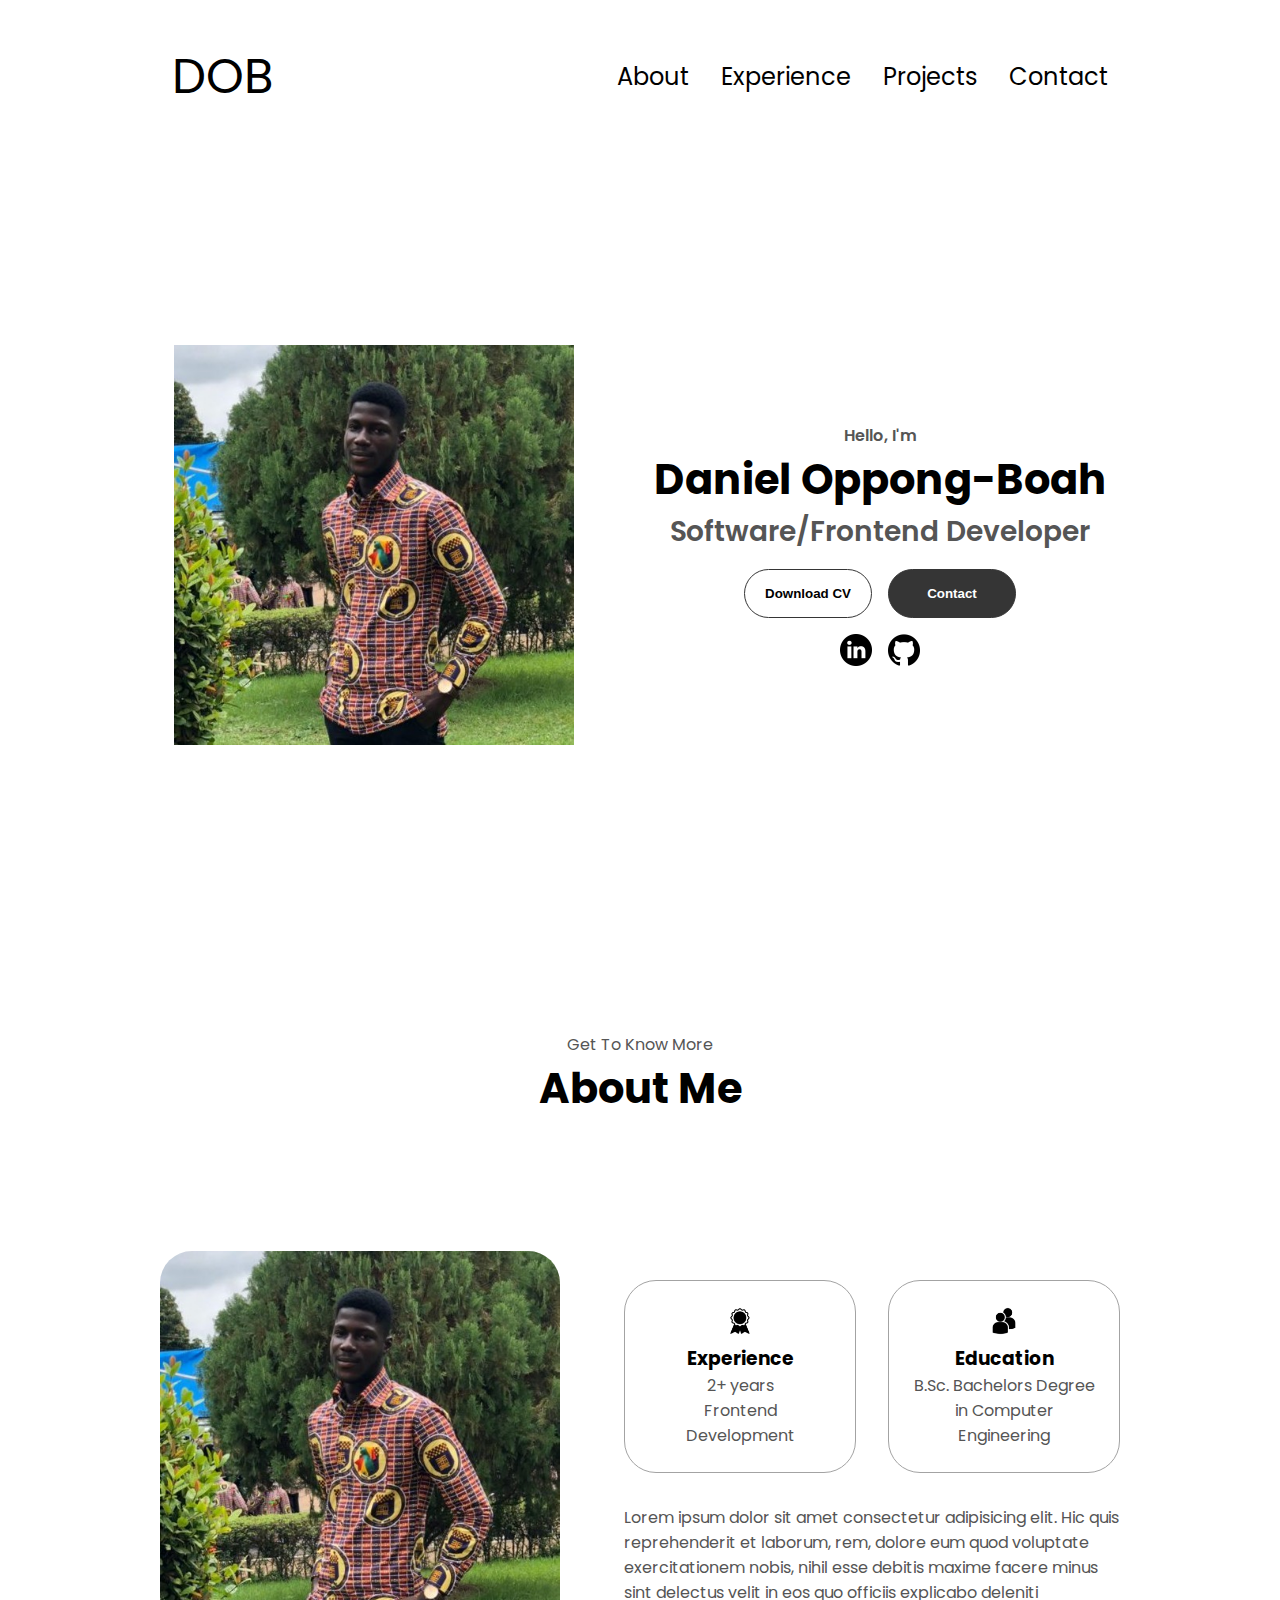
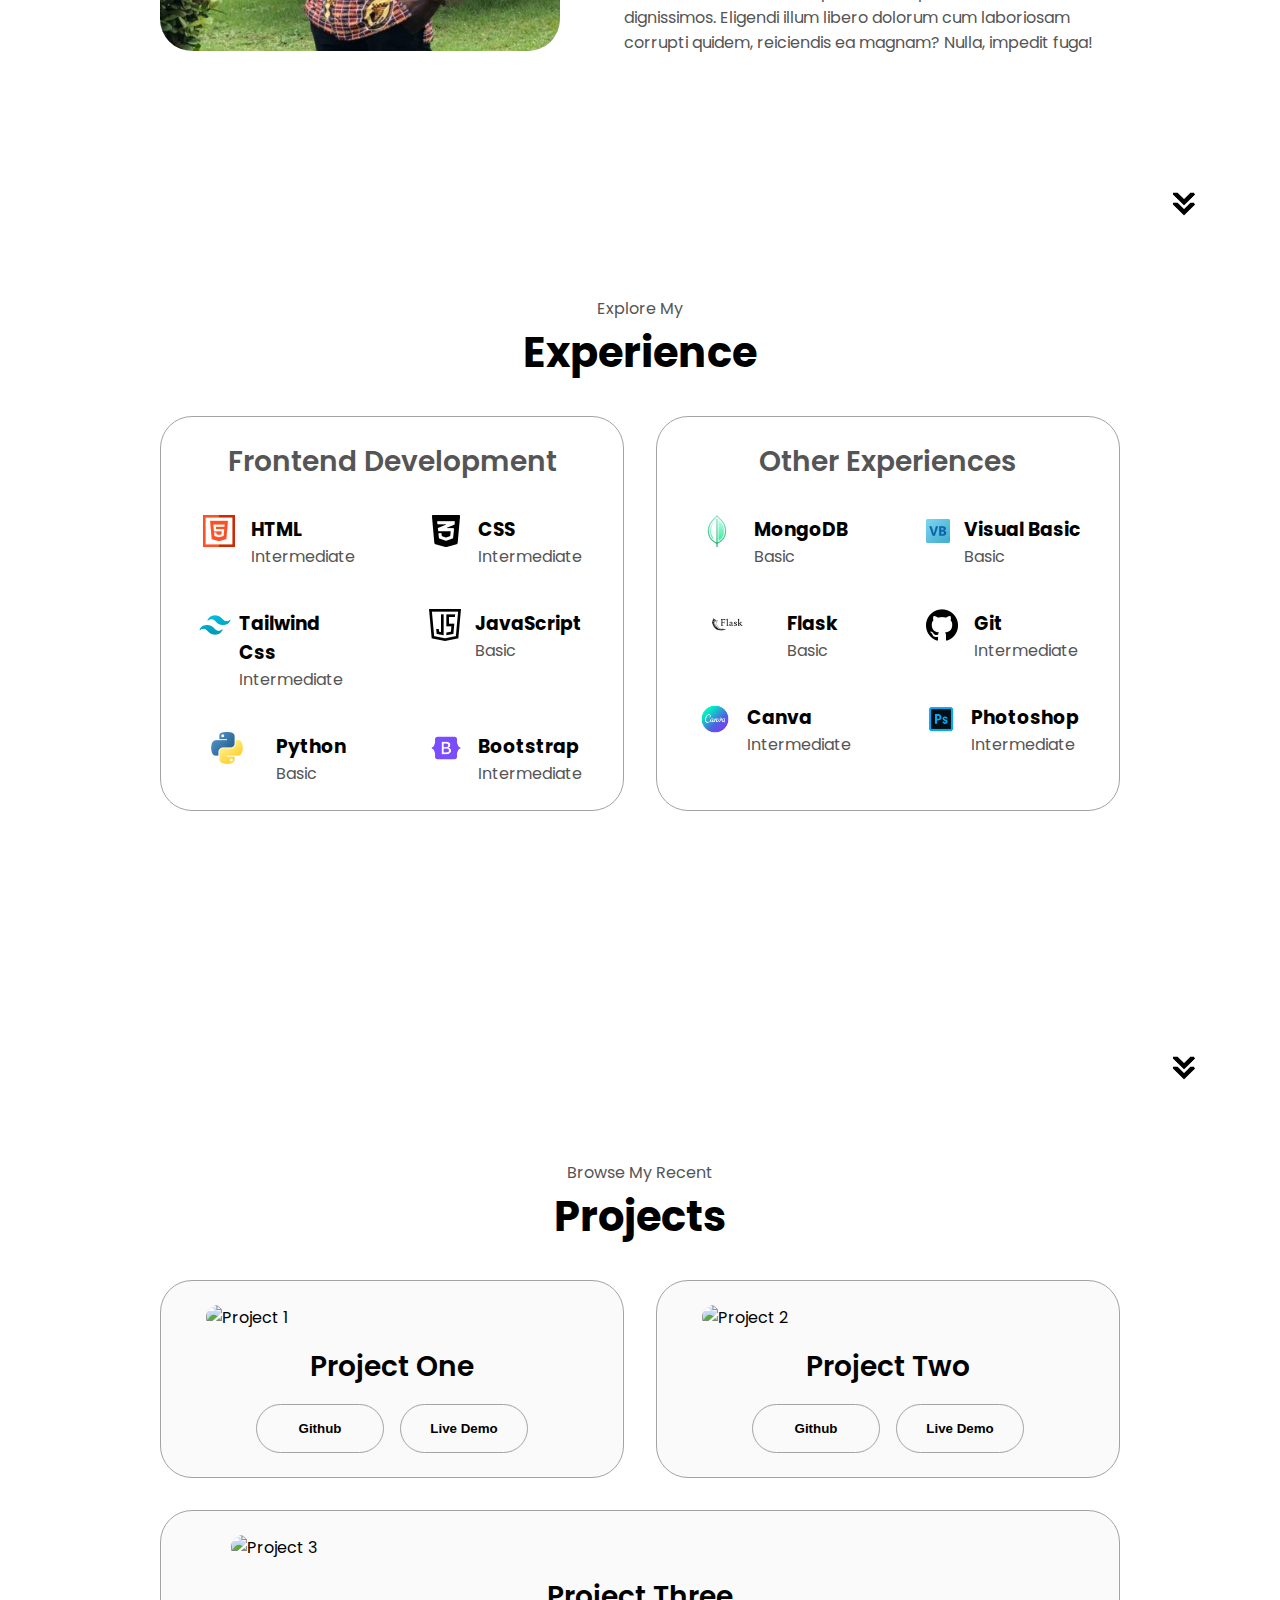
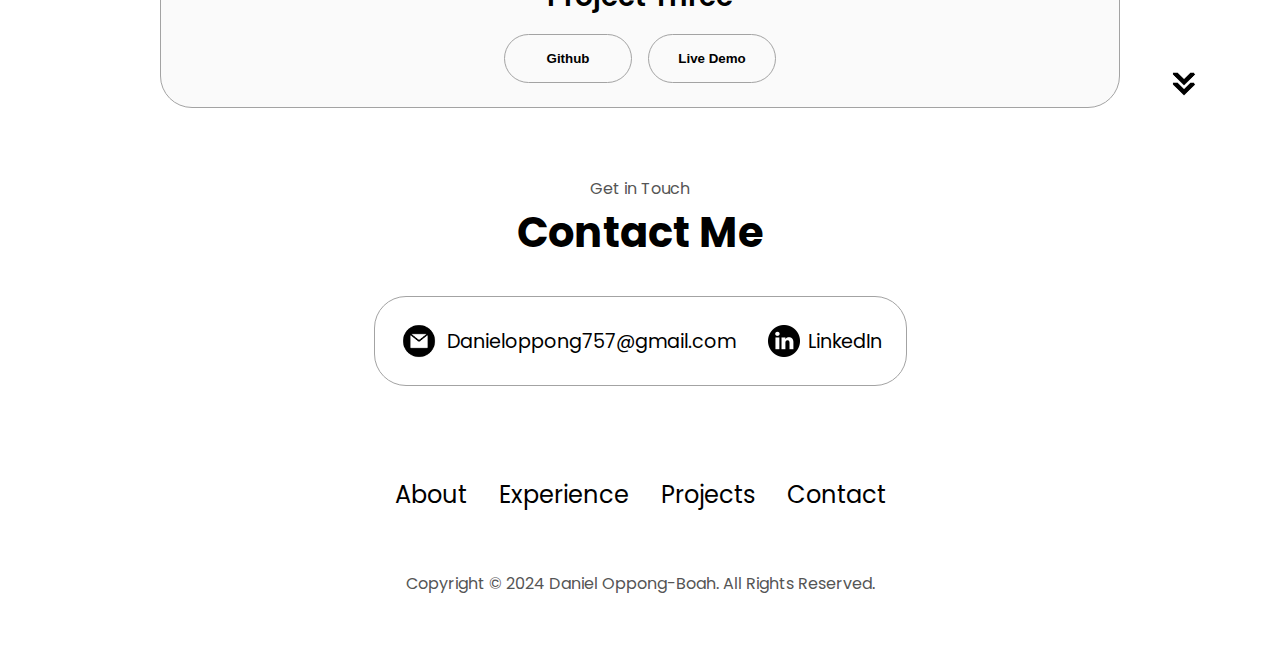
==== index.html @ 838932ed "Main" ====
<!DOCTYPE html>
<html lang="en">
  <head>
    <meta charset="UTF-8" />
    <meta http-equiv="X-UA-Compatible" content="IE=edge" />
    <meta name="viewport" content="width=device-width, initial-scale=1.0" />
    <title>My Portfolio Site</title>
    <link rel="stylesheet" href="styles.css" />
    <link rel="stylesheet" href="mediaqueries.css" />
  </head>
  <body>
    <nav id="desktop-nav">
      <div class="logo">DOB</div>
      <div>
        <ul class="nav-links">
          <li><a href="#about">About</a></li>
          <li><a href="#experience">Experience</a></li>
          <li><a href="#projects">Projects</a></li>
          <li><a href="#contact">Contact</a></li>
        </ul>
      </div>
    </nav>
    <nav id="hamburger-nav">
      <div class="logo">DOB</div>
      <div class="hamburger-menu">
        <div class="hamburger-icon" onclick="toggleMenu()">
          <span></span>
          <span></span>
          <span></span>
        </div>
        <div class="menu-links">
          <li><a href="#about" onclick="toggleMenu()">About</a></li>
          <li><a href="#experience" onclick="toggleMenu()">Experience</a></li>
          <li><a href="#projects" onclick="toggleMenu()">Projects</a></li>
          <li><a href="#contact" onclick="toggleMenu()">Contact</a></li>
        </div>
      </div>
    </nav>
    <section id="profile">
      <div class="section__pic-container">
        <img src="./Asserts/my image.png" alt="Daniel's Profile Picture"/>
      </div>
      <div class="section__text">
        <p class="section__text__p1">Hello, I'm</p>
        <h1 class="title">Daniel Oppong-Boah</h1>
        <p class="section__text__p2">Software/Frontend Developer</p>
        <div class="btn-container">
          <button
            class="btn btn-color-2"
            onclick="window.open('./Asserts/Updated CV - Daniel Oppong (1).pdf')">
            Download CV
          </button>
          <button class="btn btn-color-1" onclick="window.location.href = '#contact'">
            Contact
          </button>   
        </div>
        <div id="socials-container">
          <img
            src="./Asserts/linkedin.png"
            alt="My LinkedIn profile"
            class="icon"
            onclick="location.href='https://linkedin.com/'"
          />
          <img
            src="./Asserts/github.png"
            alt="My Github profile"
            class="icon"
            onclick="location.href='https://github.com/'"
          />
        </div>
      </div>
    </section>
    <section id="about">
      <p class="section__text__p1">Get To Know More</p>
      <h1 class="title">About Me</h1>
      <div class="section-container">
        <div class="section__pic-container">
          <img
            src="./Asserts/my image.png"
            alt="Profile picture"
            class="about-pic"
          />
        </div>
        <div class="about-details-container">
          <div class="about-containers">
            <div class="details-container">
              <img
                src="./Asserts/experience.png"
                alt="Experience icon"
                class="icon"
              />
              <h3>Experience</h3>
              <p>2+ years <br />Frontend Development</p>
            </div>
            <div class="details-container">
              <img
                src="./Asserts/education.png"
                alt="Education icon"
                class="icon"
              />
              <h3>Education</h3>
              <p>B.Sc. Bachelors Degree in Computer Engineering</p>
            </div>
          </div>
          <div class="text-container">
            <p>
              Lorem ipsum dolor sit amet consectetur adipisicing elit. Hic quis
              reprehenderit et laborum, rem, dolore eum quod voluptate
              exercitationem nobis, nihil esse debitis maxime facere minus sint
              delectus velit in eos quo officiis explicabo deleniti dignissimos.
              Eligendi illum libero dolorum cum laboriosam corrupti quidem,
              reiciendis ea magnam? Nulla, impedit fuga!
            </p>
          </div>
        </div>
      </div>
      <img
        src="./Asserts/arrow.png"
        alt="Arrow icon"
        class="icon arrow"
        onclick="window.location.href = '#experience'">
      
        
    </section>
    <section id="experience">
      <p class="section__text__p1">Explore My</p>
      <h1 class="title">Experience</h1>
      <div class="experience-details-container">
        <div class="about-containers">
          <div class="details-container">
            <h2 class="experience-sub-title">Frontend Development</h2>
            <div class="article-container">
              <article>
                <img
                  src="./Asserts/html.png"
                  alt="Experience icon"
                  class="icon"
                />
                <div>
                  <h3>HTML</h3>
                  <p>Intermediate</p>
                </div>
              </article>
              <article>
                <img
                  src="./Asserts/css-3.png"
                  alt="Experience icon"
                  class="icon"
                />
                <div>
                  <h3>CSS</h3>
                  <p>Intermediate</p>
                </div>
              </article>
              <article>
                <img
                  src="./Asserts/icons8-tailwind-css-240.png"
                  alt="Experience icon"
                  class="icon"
                />
                <div>
                  <h3>Tailwind Css</h3>
                  <p>Intermediate</p>
                </div>
              </article>
              <article>
                <img
                  src="./Asserts/java-script.png"
                  alt="Experience icon"
                  class="icon"
                />
                <div>
                  <h3>JavaScript</h3>
                  <p>Basic</p>
                </div>
              </article>
              <article>
                <img
                  src="./Asserts/python.png"
                  alt="Experience icon"
                  class="icon"
                />
                <div>
                  <h3>Python</h3>
                  <p>Basic</p>
                </div>
              </article>
              <article>
                <img
                  src="./Asserts/icons8-bootstrap-480.png"
                  alt="Experience icon"
                  class="icon"
                />
                <div>
                  <h3>Bootstrap</h3>
                  <p>Intermediate</p>
                </div>
              </article>
            </div>
          </div>
          <div class="details-container">
            <h2 class="experience-sub-title">Other Experiences </h2>
            <div class="article-container">
              <article>
                <img
                  src="./Asserts/icons8-mongo-db-96.png"
                  alt="Experience icon"
                  class="icon"
                />
                <div>
                  <h3>MongoDB</h3>
                  <p>Basic</p>
                </div>
              </article>
              <article>
                <img
                  src="./Asserts/icons8-visual-basic-96.png"
                  alt="Experience icon"
                  class="icon"
                />
                <div>
                  <h3>Visual Basic</h3>
                  <p>Basic</p> 
                </div>
              </article>
              <article>
                <img
                  src="./Asserts/icons8-flask-500.png"
                  alt="Experience icon"
                  class="icon"
                />
                <div>
                  <h3>Flask</h3>
                  <p>Basic</p>
                </div>
              </article>
              <article>
                <img
                  src="./Asserts/github.png"
                  alt="Experience icon"
                  class="icon"
                />
                <div>
                  <h3>Git</h3>
                  <p>Intermediate</p>
                </div>
              </article>
              <article>
                <img
                  src="./Asserts/icons8-canva-240.png"
                  alt="Experience icon"
                  class="icon"
                />
                <div>
                  <h3>Canva</h3>
                  <p>Intermediate</p>
                </div>
              </article>
              <article>
                <img
                  src="./Asserts/icons8-photoshop-480.png"
                  alt="Experience icon"
                  class="icon"
                />
                <div>
                  <h3>Photoshop</h3>
                  <p>Intermediate</p>
                </div>
              </article>
            </div>
          </div>
        </div>
      </div>
      <img
        src="./Asserts/arrow.png"
        alt="Arrow icon"
        class="icon arrow"
        onclick="window.location.href = '#projects'">
          
      
    </section>
    <section id="projects">
      <p class="section__text__p1">Browse My Recent</p>
      <h1 class="title">Projects</h1>
      <div class="experience-details-container">
        <div class="about-containers">
          <div class="details-container color-container">
            <div class="article-container">
              <img
                src="./assets/project-1.png"
                alt="Project 1"
                class="project-img"
              />
            </div>
            <h2 class="experience-sub-title project-title">Project One</h2>
            <div class="btn-container">
              <button
                class="btn btn-color-2 project-btn"
                onclick="location.href='https://github.com/'"
              >
                Github
              </button>
              <button
                class="btn btn-color-2 project-btn"
                onclick="location.href='https://github.com/'"
              >
                Live Demo
              </button>
            </div>
          </div>
          <div class="details-container color-container">
            <div class="article-container">
              <img
                src="./assets/project-2.png"
                alt="Project 2"
                class="project-img"
              />
            </div>
            <h2 class="experience-sub-title project-title">Project Two</h2>
            <div class="btn-container">
              <button
                class="btn btn-color-2 project-btn"
                onclick="location.href='https://github.com/'"
              >
                Github
              </button>
              <button
                class="btn btn-color-2 project-btn"
                onclick="location.href='https://github.com/'"
              >
                Live Demo
              </button>
            </div>
          </div>
          <div class="details-container color-container">
            <div class="article-container">
              <img
                src="./assets/project-3.png"
                alt="Project 3"
                class="project-img"
              />
            </div>
            <h2 class="experience-sub-title project-title">Project Three</h2>
            <div class="btn-container">
              <button
                class="btn btn-color-2 project-btn"
                onclick="location.href='https://github.com/'"
              >
                Github
              </button>
              <button
                class="btn btn-color-2 project-btn"
                onclick="location.href='https://github.com/'"
              >
                Live Demo
              </button>
            </div>
          </div>
        </div>
      </div>
      <img
        src="./Asserts/arrow.png"
        alt="Arrow icon"
        class="icon arrow"
        onclick="window.location.href = '#contact'"/>
        
    </section>
    <section id="contact">
      <p class="section__text__p1">Get in Touch</p>
      <h1 class="title">Contact Me</h1>
      <div class="contact-info-upper-container">
        <div class="contact-info-container">
          <img
            src="./Asserts/email.png"
            alt="Email icon"
            class="icon contact-icon email-icon"
          />
          <p><a href="mailto:examplemail@gmail.com">Danieloppong757@gmail.com</a></p>
        </div>
        <div class="contact-info-container">
          <img
            src="./Asserts/linkedin.png"
            alt="LinkedIn icon"
            class="icon contact-icon"
          />
          <p><a href="https://www.linkedin.com">LinkedIn</a></p>
        </div>
      </div>
    </section>
    <footer>
      <nav>
        <div class="nav-links-container">
          <ul class="nav-links">
            <li><a href="#about">About</a></li>
            <li><a href="#experience">Experience</a></li>
            <li><a href="#projects">Projects</a></li>
            <li><a href="#contact">Contact</a></li>
          </ul>
        </div>
      </nav>
      <p>Copyright &#169; 2024 Daniel Oppong-Boah. All Rights Reserved.</p>
    </footer>


    <script
        type="module"
        src="https://cdn.jsdelivr.net/npm/@bufferhead/nightowl@0.0.14/dist/nightowl.js">
    </script>

    <script src="script.js"></script>
  </body>
</html>
---- styles.css ----
/* GENERAL */

@import url("https://fonts.googleapis.com/css2?family=Poppins:wght@300;400;500;600&display=swap");

* {
  margin: 0;
  padding: 0;
}


body {
  font-family: "Poppins", sans-serif;
}

html {
  scroll-behavior: smooth;
}

p {
  color: rgb(85, 85, 85);
}

/* TRANSITION */

a,
.btn {
  transition: all 300ms ease;
}

/* DESKTOP NAV */

nav,
.nav-links {
  display: flex;
}

nav {
  justify-content: space-around;
  align-items: center;
  height: 17vh;
}

.nav-links {
  gap: 2rem;
  list-style: none;
  font-size: 1.5rem;
}

a {
  color: black;
  text-decoration: none;
  text-decoration-color: white;
}

a:hover {
  color: grey;
  text-decoration: underline;
  text-underline-offset: 1rem;
  text-decoration-color: rgb(181, 181, 181);
}

.logo {
  font-size: 3rem;
}

.logo:hover {
  cursor: default;
}

/* HAMBURGER MENU */

#hamburger-nav {
  display: none;
}

.hamburger-menu {
  position: relative;
  display: inline-block;
}

.hamburger-icon {
  display: flex;
  flex-direction: column;
  justify-content: space-between;
  height: 24px;
  width: 30px;
  cursor: pointer;
}

.hamburger-icon span {
  width: 100%;
  height: 2px;
  background-color: black;
  transition: all 0.3 ease-in-out;
}

.menu-links {
  position: absolute;
  top: 100%;
  right: 0;
  background-color: white;
  width: fit-content;
  max-height: 0;
  overflow: hidden;
  transition: all 0.3 ease-in-out;
}

.menu-links a {
  display: block;
  padding: 10px;
  text-align: center;
  font-size: 1.5rem;
  color: black;
  text-decoration: none;
  transition: all 0.3 ease-in-out;
}

.menu-links li {
  list-style: none;
}

.menu-links.open {
  max-height: 300px;
}

.hamburger-icon.open span:first-child {
  transform: rotate(45deg) translate(10px, 5px);
}

.hamburger-icon.open span:nth-child(2) {
  opacity: 0;
}

.hamburger-icon.open span:last-child {
  transform: rotate(-45deg) translate(10px, -5px);
}

.hamburger-icon span:first-child {
  transform: none;
}

.hamburger-icon span:first-child {
  opacity: 1;
}

.hamburger-icon span:first-child {
  transform: none;
}

/* SECTIONS */

section {
  padding-top: 4vh;
  height: 96vh;
  margin: 0 10rem;
  box-sizing: border-box;
  min-height: fit-content;
}

.section-container {
  display: flex;
}

/* PROFILE SECTION */

#profile {
  display: flex;
  justify-content: center;
  gap: 5rem;
  height: 80vh;
}

.section__pic-container {
  display: flex;
  height: 400px;
  width: 400px;
  margin: auto 0;
}

.section__text {
  align-self: center;
  text-align: center;
}

.section__text p {
  font-weight: 600;
}

.section__text__p1 {
  text-align: center;
}

.section__text__p2 {
  font-size: 1.75rem;
  margin-bottom: 1rem;
}

.title {
  font-size: 2.6rem;
  text-align: center;
}

#socials-container {
  display: flex;
  justify-content: center;
  margin-top: 1rem;
  gap: 1rem;
}

/* ICONS */

.icon {
  cursor: pointer;
  height: 2rem;
}

/* BUTTONS */

.btn-container {
  display: flex;
  justify-content: center;
  gap: 1rem;
}

.btn {
  font-weight: 600;
  transition: all 300ms ease;
  padding: 1rem;
  width: 8rem;
  border-radius: 2rem;
}

.btn-color-1,
.btn-color-2 {
  border: rgb(53, 53, 53) 0.1rem solid;
}

.btn-color-1:hover,
.btn-color-2:hover {
  cursor: pointer;
}

.btn-color-1,
.btn-color-2:hover {
  background: rgb(53, 53, 53);
  color: white;
}

.btn-color-1:hover {
  background: rgb(0, 0, 0);
}

.btn-color-2 {
  background: none;
}

.btn-color-2:hover {
  border: rgb(255, 255, 255) 0.1rem solid;
}

.btn-container {
  gap: 1rem;
}

/* ABOUT SECTION */

#about {
  position: relative;
}

.about-containers {
  gap: 2rem;
  margin-bottom: 2rem;
  margin-top: 2rem;
}

.about-details-container {
  justify-content: center;
  flex-direction: column;
}

.about-containers,
.about-details-container {
  display: flex;
}

.about-pic {
  border-radius: 2rem;
}

.arrow {
  position: absolute;
  right: -5rem;
  bottom: 2.5rem;
}

.details-container {
  padding: 1.5rem;
  flex: 1;
  background: white;
  border-radius: 2rem;
  border: rgb(53, 53, 53) 0.1rem solid;
  border-color: rgb(163, 163, 163);
  text-align: center;
}

.section-container {
  gap: 4rem;
  height: 80%;
}

.section__pic-container {
  height: 400px;
  width: 400px;
  margin: auto 0;
}

/* EXPERIENCE SECTION */

#experience {
  position: relative;
}

.experience-sub-title {
  color: rgb(85, 85, 85);
  font-weight: 600;
  font-size: 1.75rem;
  margin-bottom: 2rem;
}

.experience-details-container {
  display: flex;
  justify-content: center;
  flex-direction: column;
}

.article-container {
  display: flex;
  text-align: initial;
  flex-wrap: wrap;
  flex-direction: row;
  gap: 2.5rem;
  justify-content: space-around;
}

article {
  display: flex;
  width: 10rem;
  justify-content: space-around;
  gap: 0.5rem;
}

article .icon {
  cursor: default;
}

/* PROJECTS SECTION */

#projects {
  position: relative;
}

.color-container {
  border-color: rgb(163, 163, 163);
  background: rgb(250, 250, 250);
}

.project-img {
  border-radius: 2rem;
  width: 90%;
  height: 90%;
}

.project-title {
  margin: 1rem;
  color: black;
}

.project-btn {
  color: black;
  border-color: rgb(163, 163, 163);
}

/* CONTACT */

#contact {
  display: flex;
  justify-content: center;
  flex-direction: column;
  height: 70vh;
}

.contact-info-upper-container {
  display: flex;
  justify-content: center;
  border-radius: 2rem;
  border: rgb(53, 53, 53) 0.1rem solid;
  border-color: rgb(163, 163, 163);
  background: (250, 250, 250);
  margin: 2rem auto;
  padding: 0.5rem;
}

.contact-info-container {
  display: flex;
  align-items: center;
  justify-content: center;
  gap: 0.5rem;
  margin: 1rem;
}

.contact-info-container p {
  font-size: larger;
}

.contact-icon {
  cursor: default;
}

.email-icon {
  height: 2.5rem;
}

/* FOOTER SECTION */

footer {
  height: 26vh;
  margin: 0 1rem;
}

footer p {
  text-align: center;
}
---- mediaqueries.css ----
@media screen and (max-width: 1400px) {
  #profile {
    height: 83vh;
    margin-bottom: 6rem;
  }
  .about-containers {
    flex-wrap: wrap;
  }
  #contact,
  #projects {
    height: fit-content;
  }
}

@media screen and (max-width: 1200px) {
  #desktop-nav {
    display: none;
  }
  #hamburger-nav {
    display: flex;
  }
  #experience,
  .experience-details-container {
    margin-top: 2rem;
  }
  #profile,
  .section-container {
    display: block;
  }
  .arrow {
    display: none;
  }
  section,
  .section-container {
    height: fit-content;
  }
  section {
    margin: 0 5%;
  }
  .section__pic-container {
    width: 275px;
    height: 275px;
    margin: 0 auto 2rem;
  }
  .about-containers {
    margin-top: 0;
  }
}

@media screen and (max-width: 600px) {
  #contact,
  footer {
    height: 40vh;
  }
  #profile {
    height: 83vh;
    margin-bottom: 0;
  }
  article {
    font-size: 1rem;
  }
  footer nav {
    height: fit-content;
    margin-bottom: 2rem;
  }
  .about-containers,
  .contact-info-upper-container,
  .btn-container {
    flex-wrap: wrap;
  }
  .contact-info-container {
    margin: 0;
  }
  .contact-info-container p,
  .nav-links li a {
    font-size: 1rem;
  }
  .experience-sub-title {
    font-size: 1.25rem;
  }
  .logo {
    font-size: 1.5rem;
  }
  .nav-links {
    flex-direction: column;
    gap: 0.5rem;
    text-align: center;
  }
  .section__pic-container {
    width: auto;
    height: 46vw;
    justify-content: center;
  }
  .section__text__p2 {
    font-size: 1.25rem;
  }
  .title {
    font-size: 2rem;
  }
  .text-container {
    text-align: justify;
  }
}
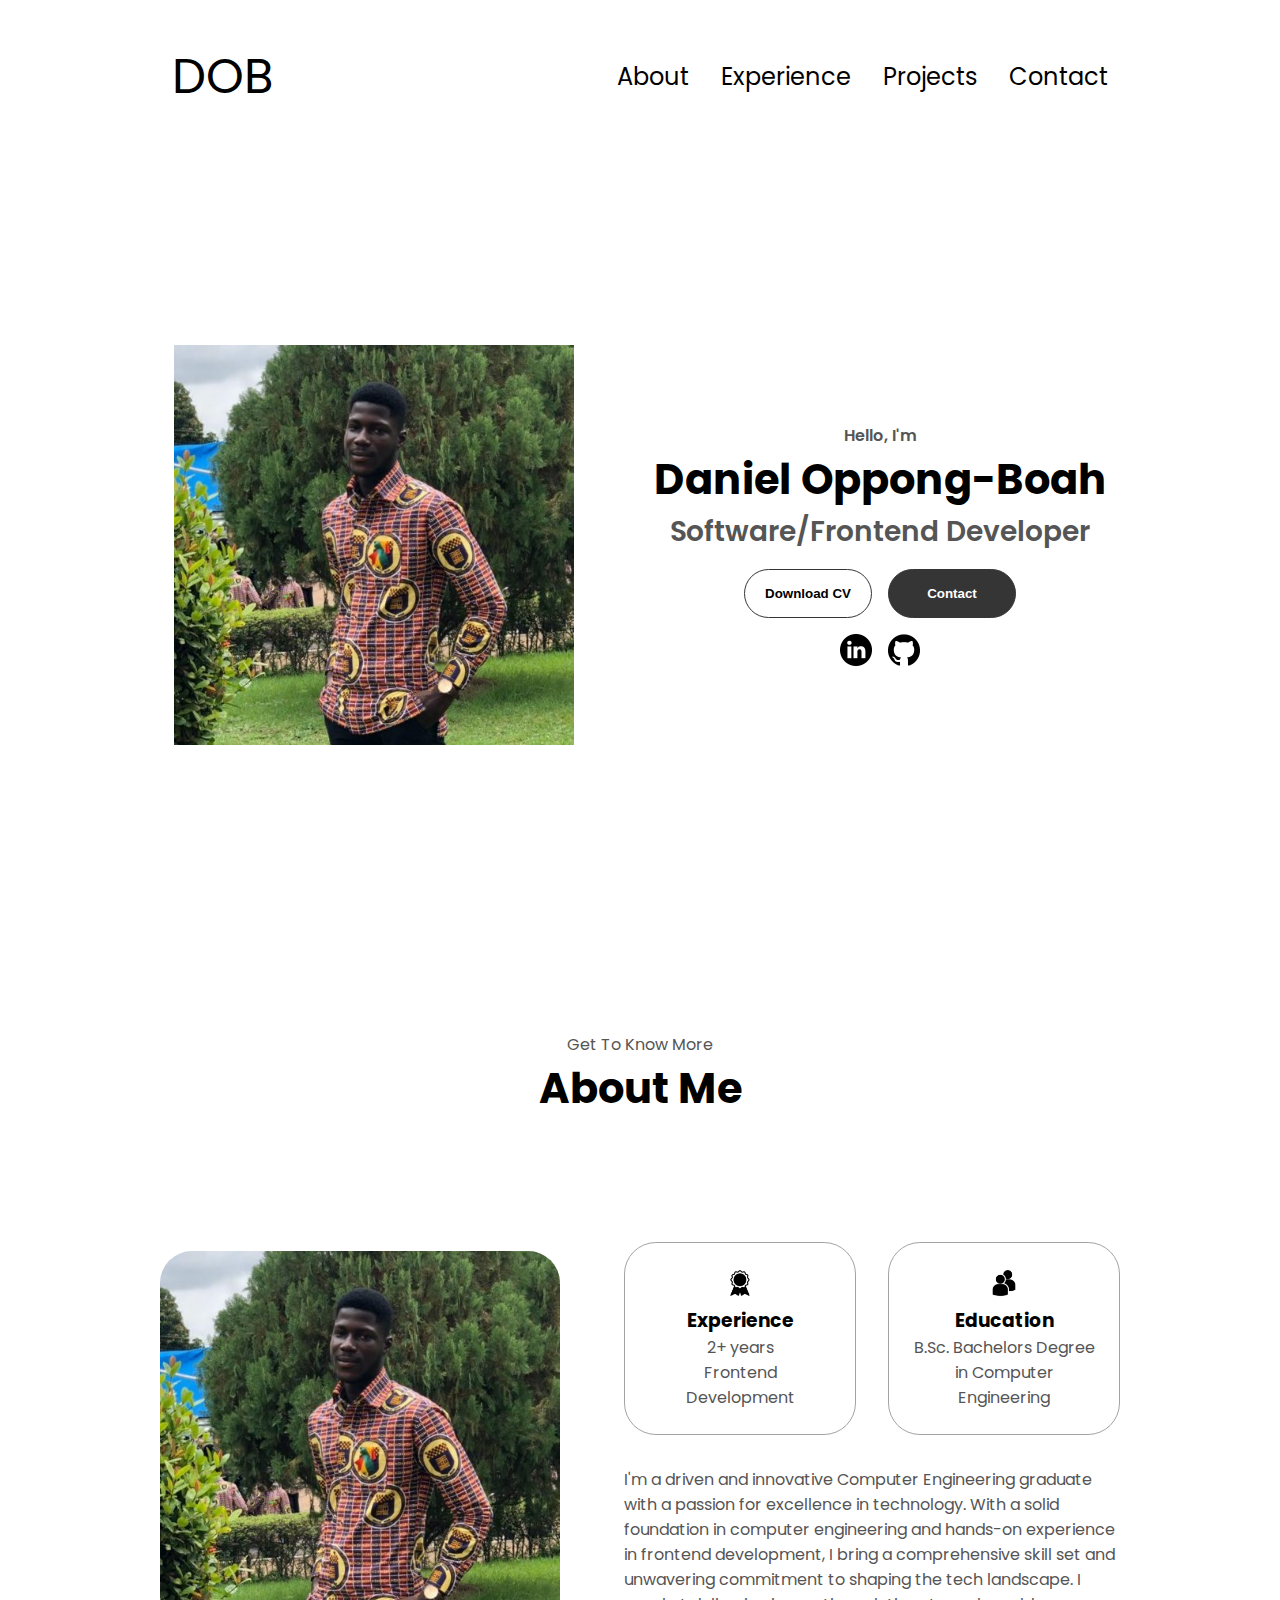
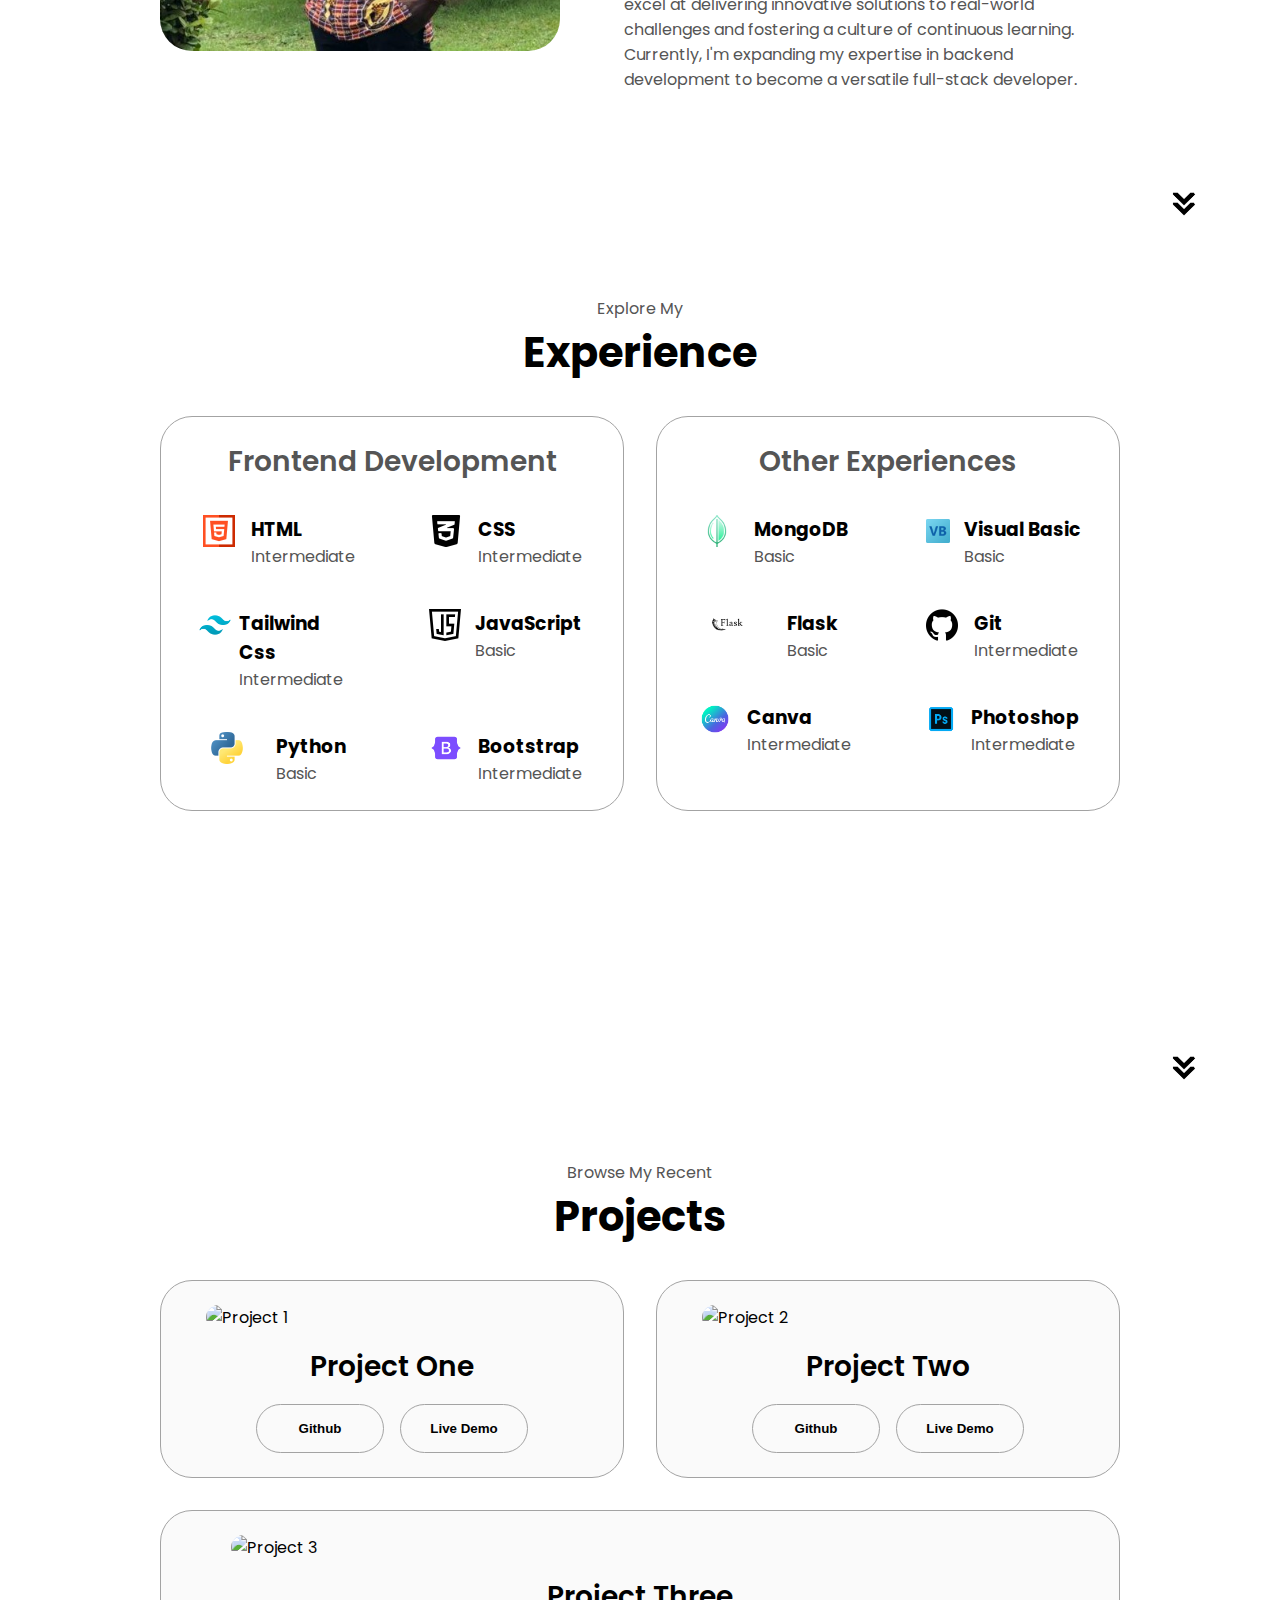
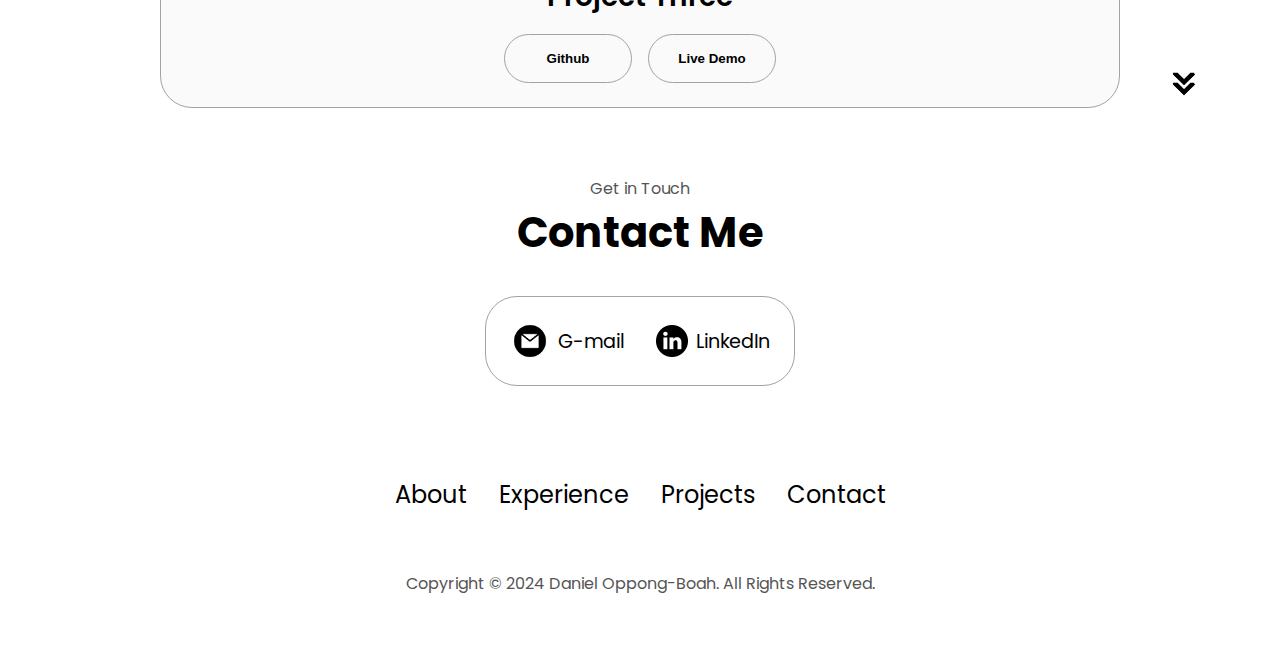
==== commit fb6bd30c: "Update 0.5" ====
--- a/index.html
+++ b/index.html
@@ -47,7 +47,7 @@
         <div class="btn-container">
           <button
             class="btn btn-color-2"
-            onclick="window.open('./Asserts/Updated CV - Daniel Oppong (1).pdf')">
+            onclick="window.open('./Asserts/CV_Daniel Oppong-Boah.docx')">
             Download CV
           </button>
           <button class="btn btn-color-1" onclick="window.location.href = '#contact'">
@@ -59,13 +59,13 @@
             src="./Asserts/linkedin.png"
             alt="My LinkedIn profile"
             class="icon"
-            onclick="location.href='https://linkedin.com/'"
+            onclick="location.href='https:www.linkedin.com/in/daniel-oppong-371b68202'"
           />
           <img
             src="./Asserts/github.png"
             alt="My Github profile"
             class="icon"
-            onclick="location.href='https://github.com/'"
+            onclick="location.href='https:www.github.com/Dannyrhay'"
           />
         </div>
       </div>
@@ -104,12 +104,7 @@
           </div>
           <div class="text-container">
             <p>
-              Lorem ipsum dolor sit amet consectetur adipisicing elit. Hic quis
-              reprehenderit et laborum, rem, dolore eum quod voluptate
-              exercitationem nobis, nihil esse debitis maxime facere minus sint
-              delectus velit in eos quo officiis explicabo deleniti dignissimos.
-              Eligendi illum libero dolorum cum laboriosam corrupti quidem,
-              reiciendis ea magnam? Nulla, impedit fuga!
+              I'm a driven and innovative Computer Engineering graduate with a passion for excellence in technology. With a solid foundation in computer engineering and hands-on experience in frontend development, I bring a comprehensive skill set and unwavering commitment to shaping the tech landscape. I excel at delivering innovative solutions to real-world challenges and fostering a culture of continuous learning. Currently, I'm expanding my expertise in backend development to become a versatile full-stack developer.
             </p>
           </div>
         </div>
@@ -375,7 +370,7 @@
             alt="Email icon"
             class="icon contact-icon email-icon"
           />
-          <p><a href="mailto:examplemail@gmail.com">Danieloppong757@gmail.com</a></p>
+          <p><a href="mailto:Danieloppong757@gmail.com">G-mail</a></p>
         </div>
         <div class="contact-info-container">
           <img
@@ -383,7 +378,7 @@
             alt="LinkedIn icon"
             class="icon contact-icon"
           />
-          <p><a href="https://www.linkedin.com">LinkedIn</a></p>
+          <p><a href="https://www.linkedin.com/in/daniel-oppong-371b68202">LinkedIn</a></p>
         </div>
       </div>
     </section>
@@ -401,12 +396,12 @@
       <p>Copyright &#169; 2024 Daniel Oppong-Boah. All Rights Reserved.</p>
     </footer>
 
+    <script src="script.js"></script>
 
+    
     <script
         type="module"
         src="https://cdn.jsdelivr.net/npm/@bufferhead/nightowl@0.0.14/dist/nightowl.js">
     </script>
-
-    <script src="script.js"></script>
   </body>
 </html>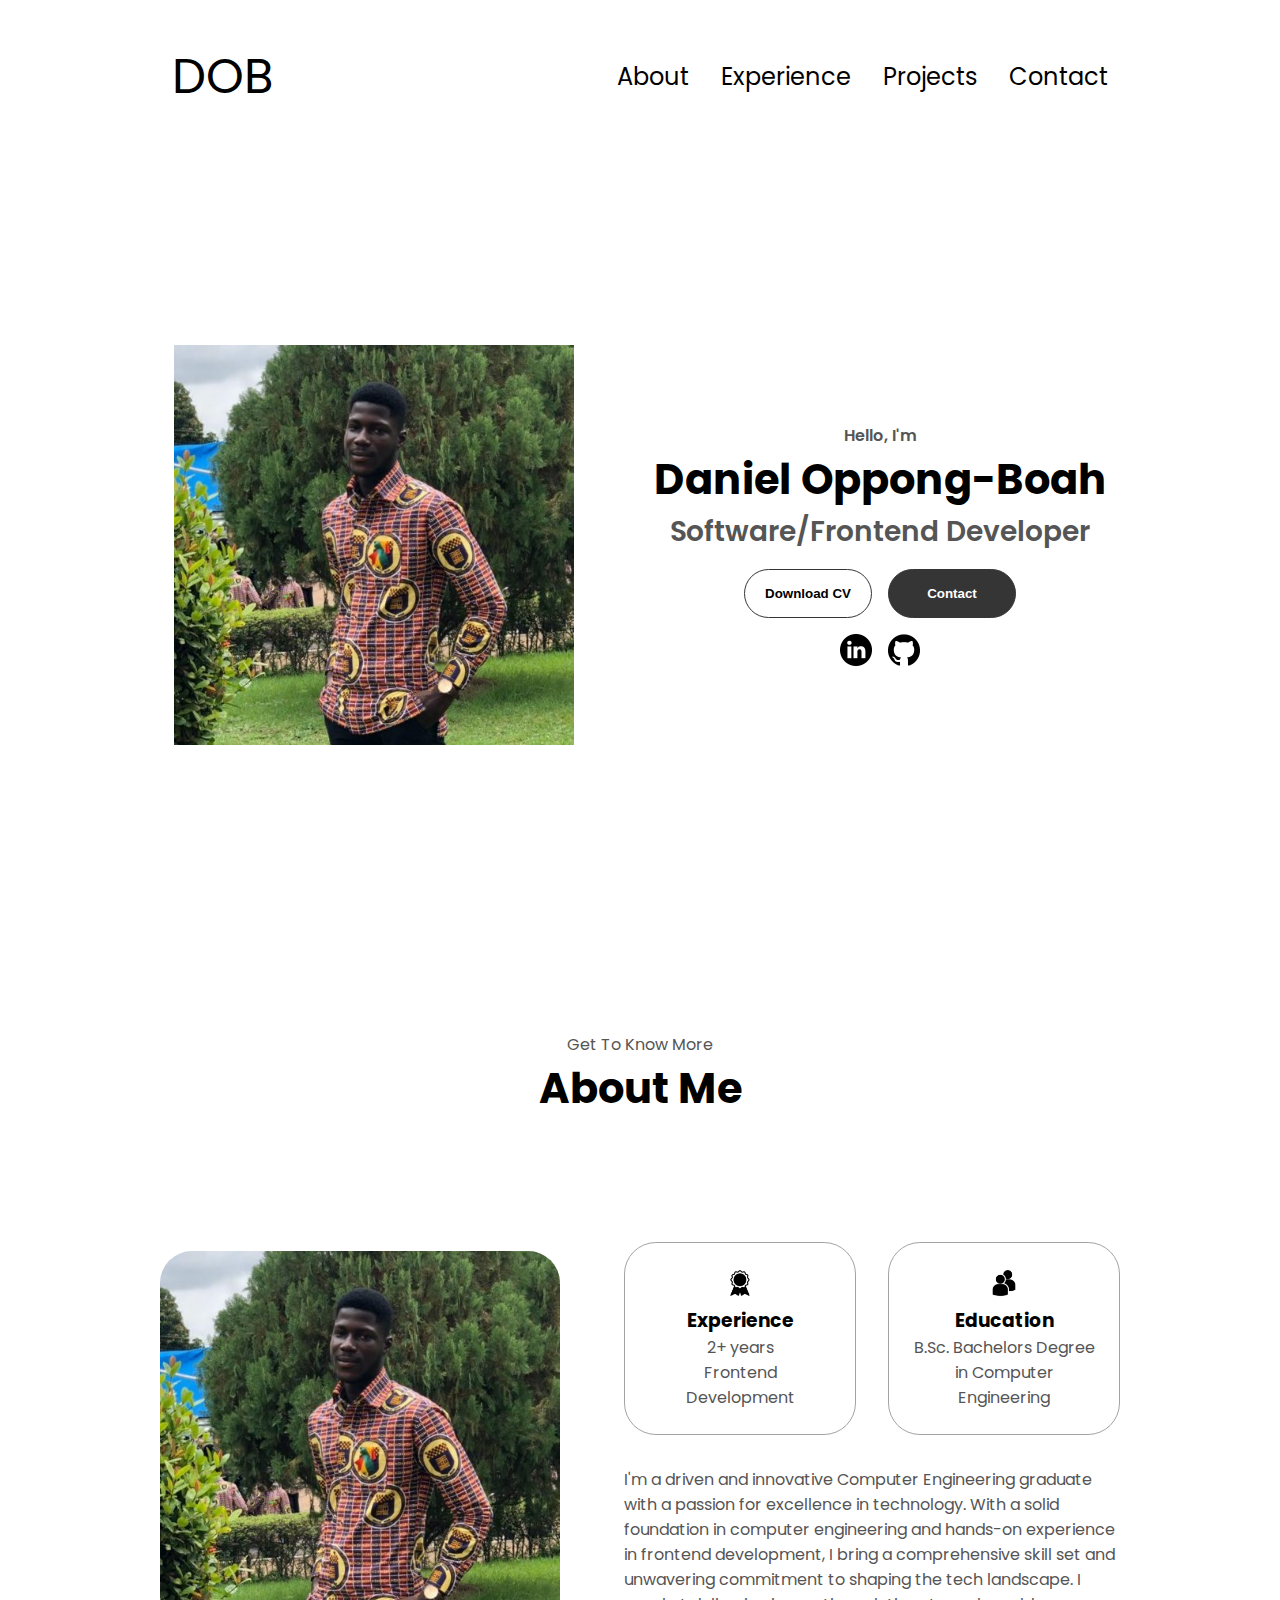
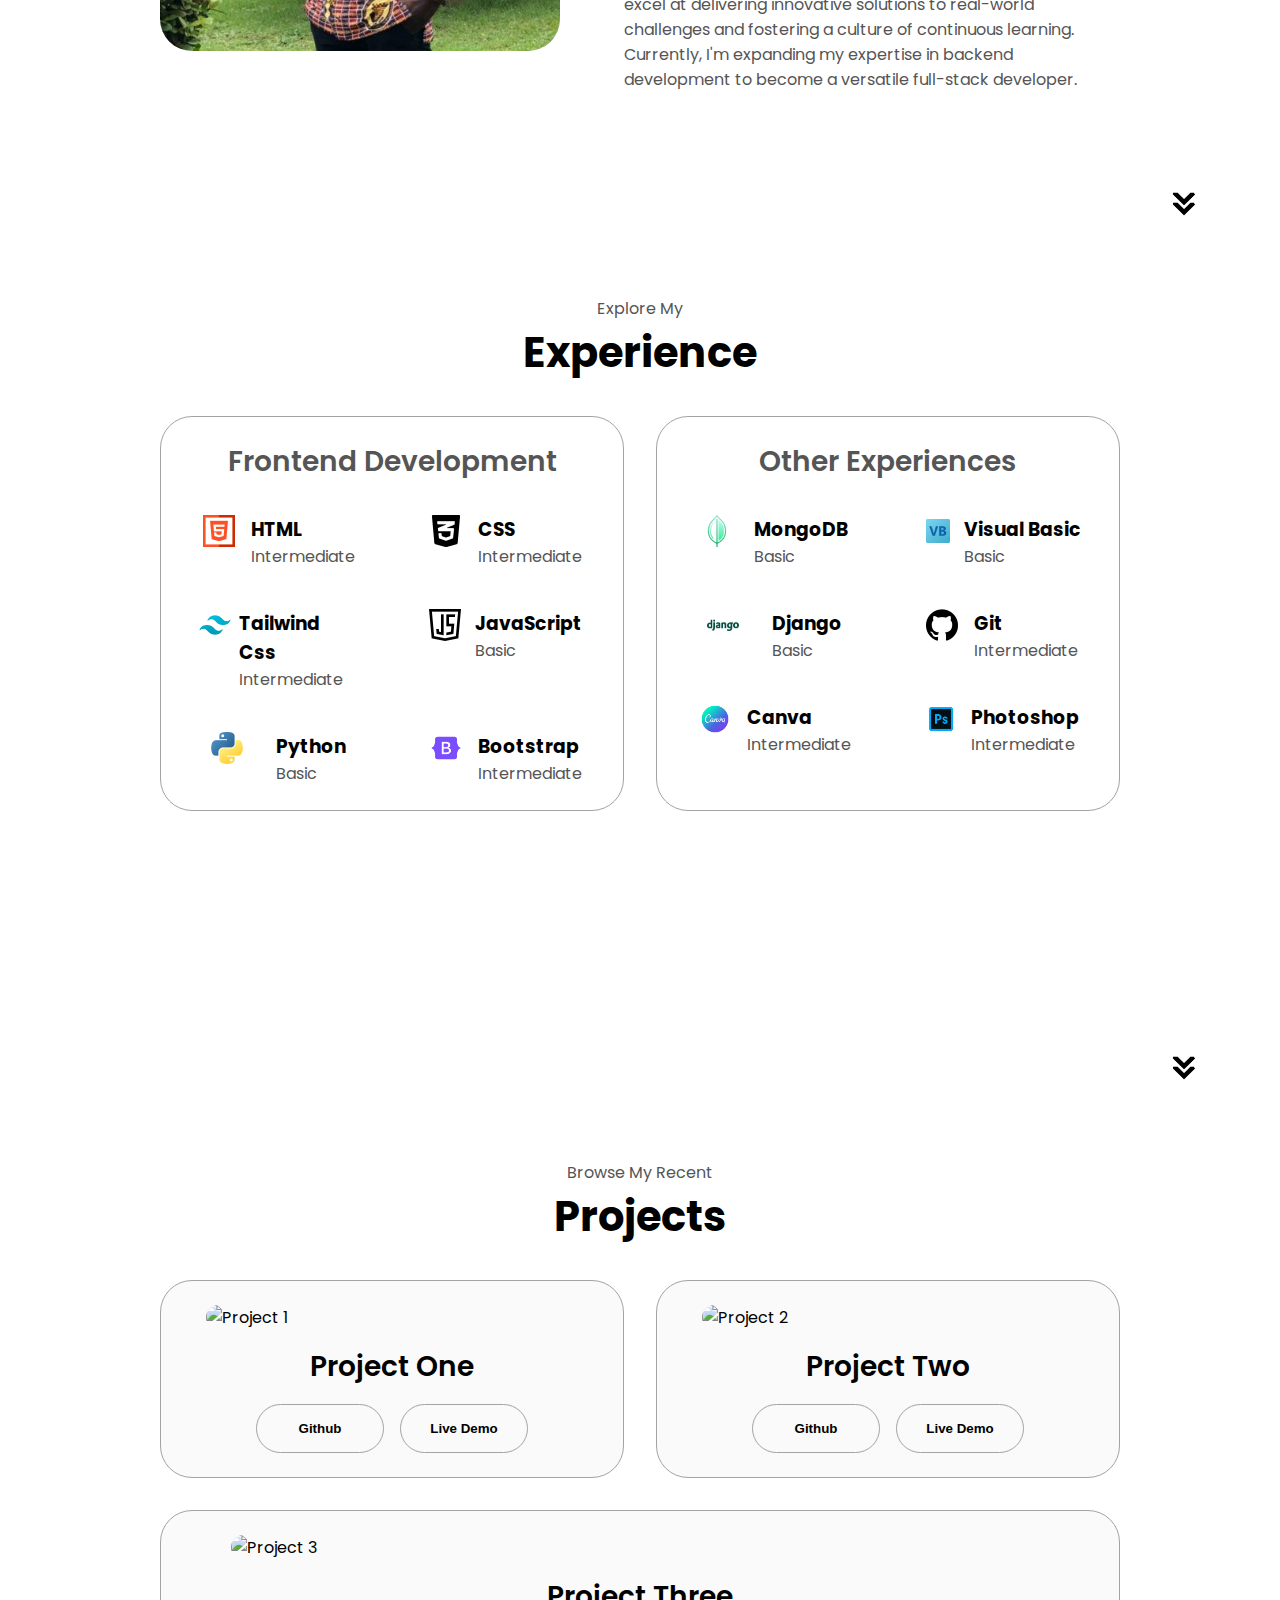
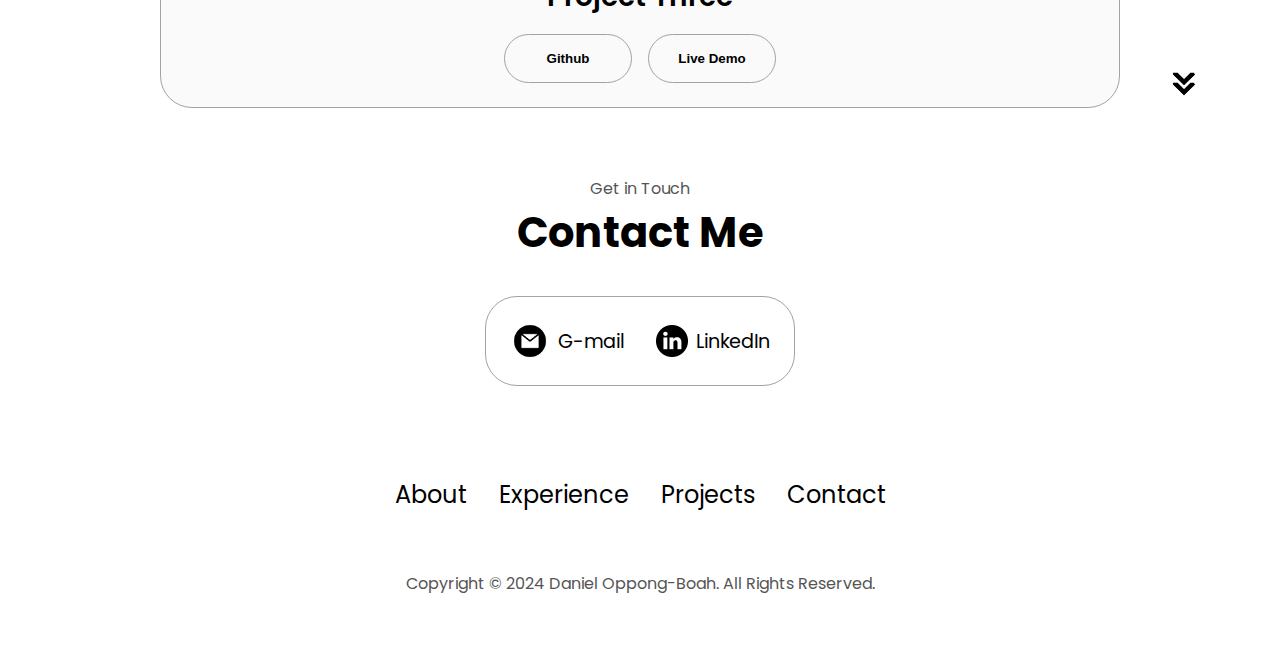
==== commit cefa5d67: "Minor Update" ====
--- a/index.html
+++ b/index.html
@@ -220,12 +220,12 @@
               </article>
               <article>
                 <img
-                  src="./Asserts/icons8-flask-500.png"
-                  alt="Experience icon"
-                  class="icon"
-                />
-                <div>
-                  <h3>Flask</h3>
+                  src="./Asserts/icons8-django-48.png"
+                  alt="Experience icon"
+                  class="icon"
+                />
+                <div>
+                  <h3>Django</h3>
                   <p>Basic</p>
                 </div>
               </article>
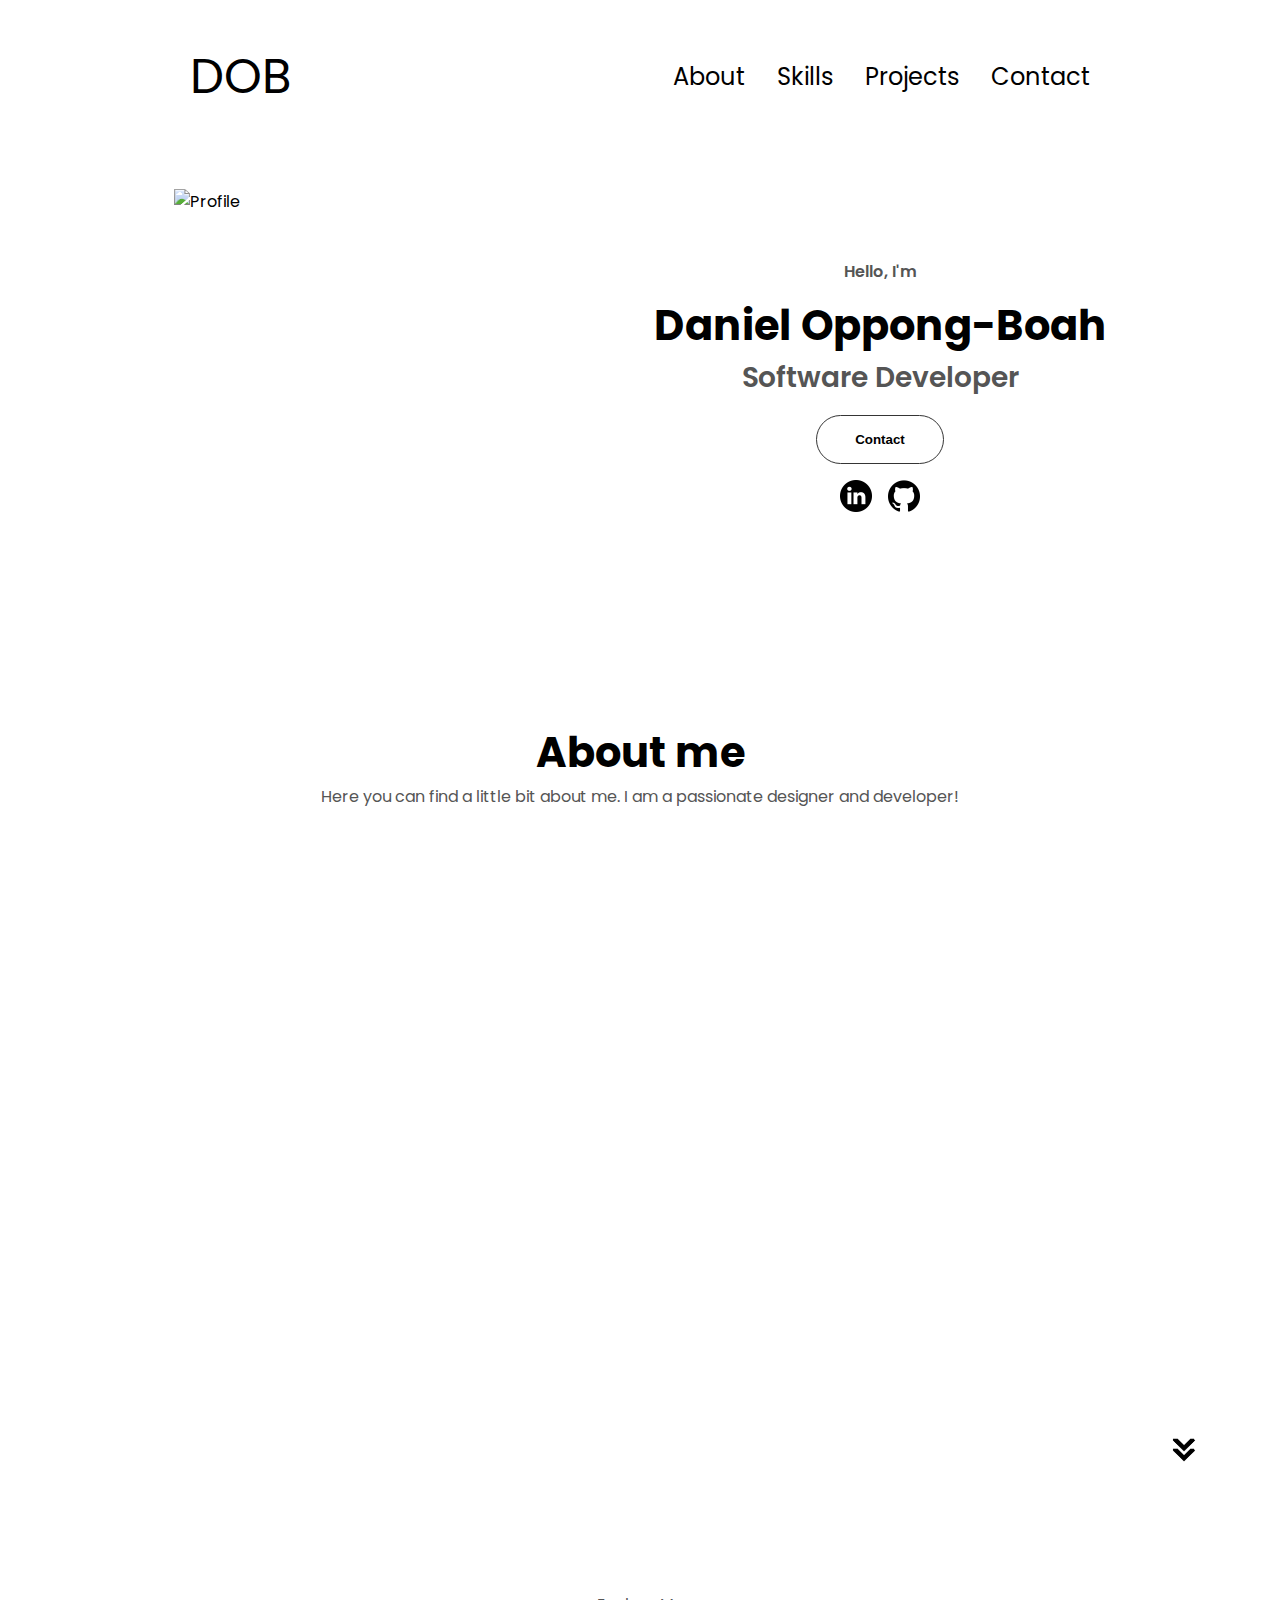
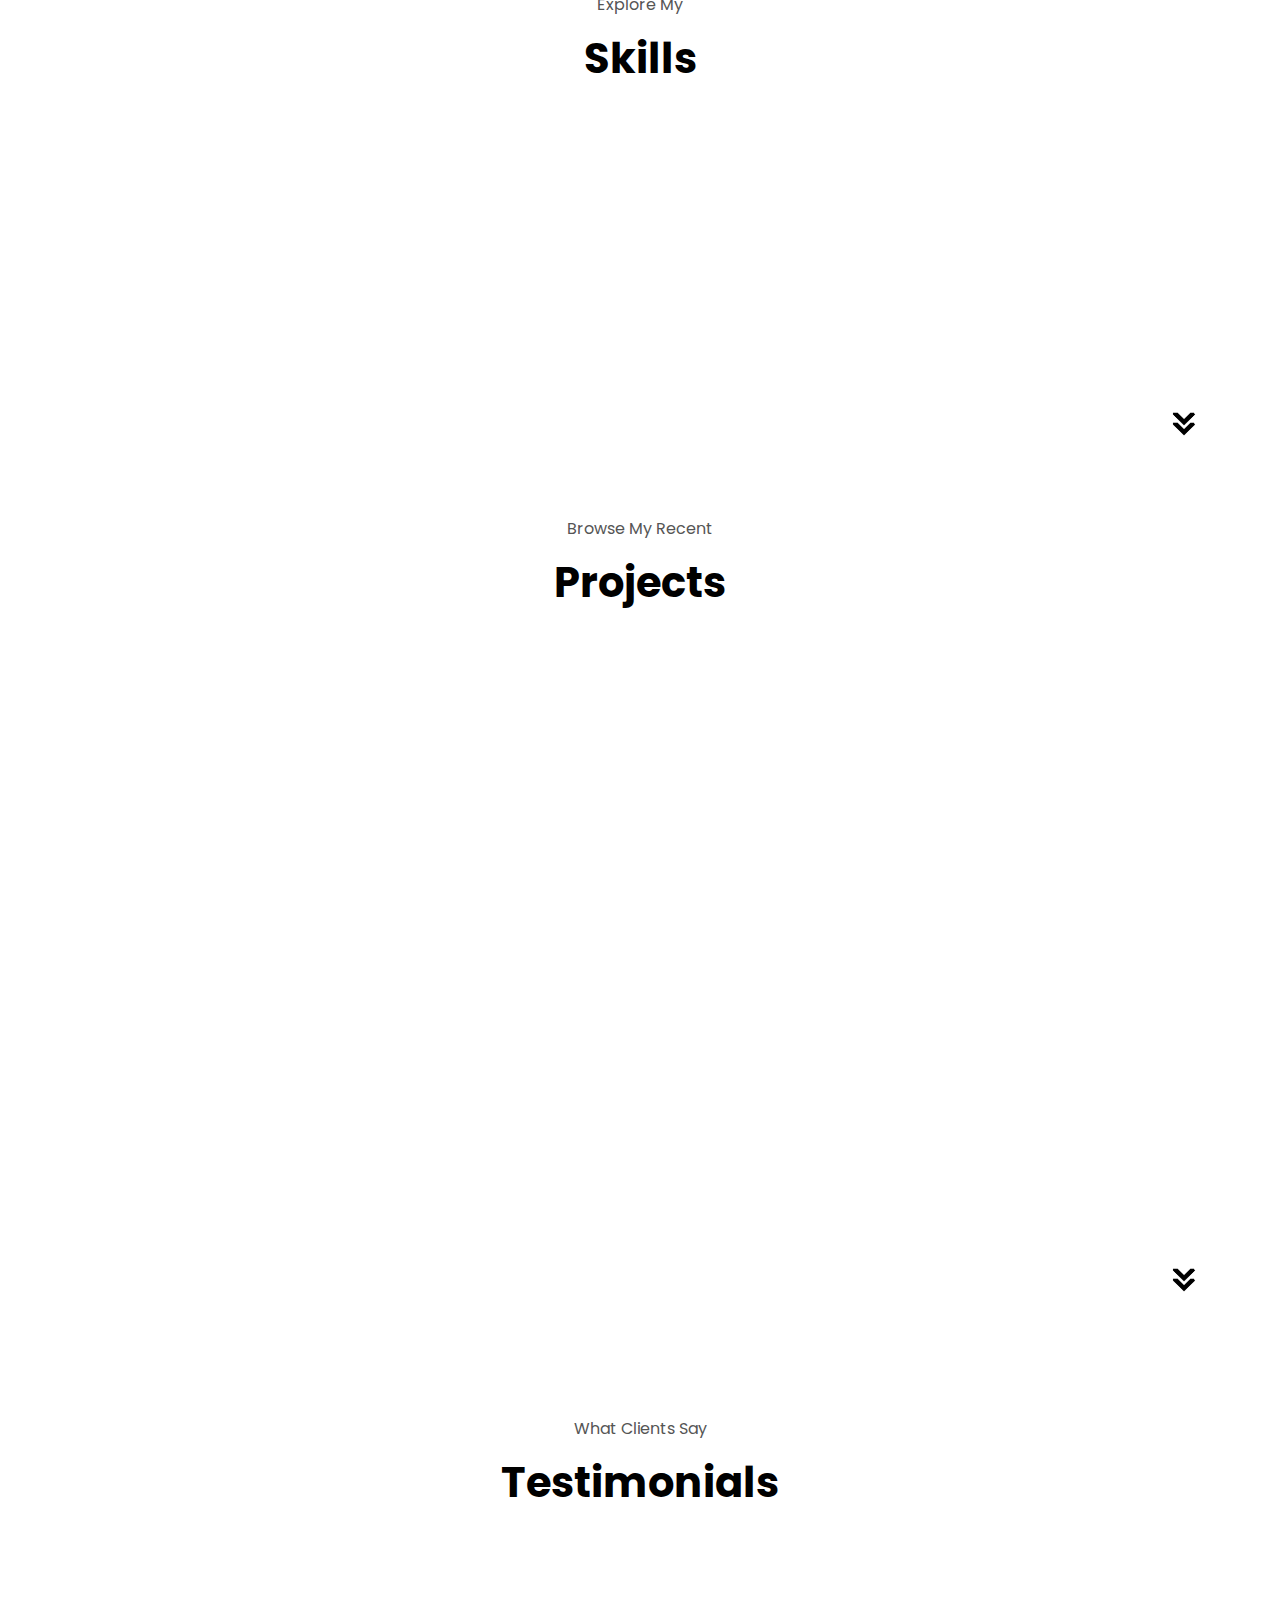
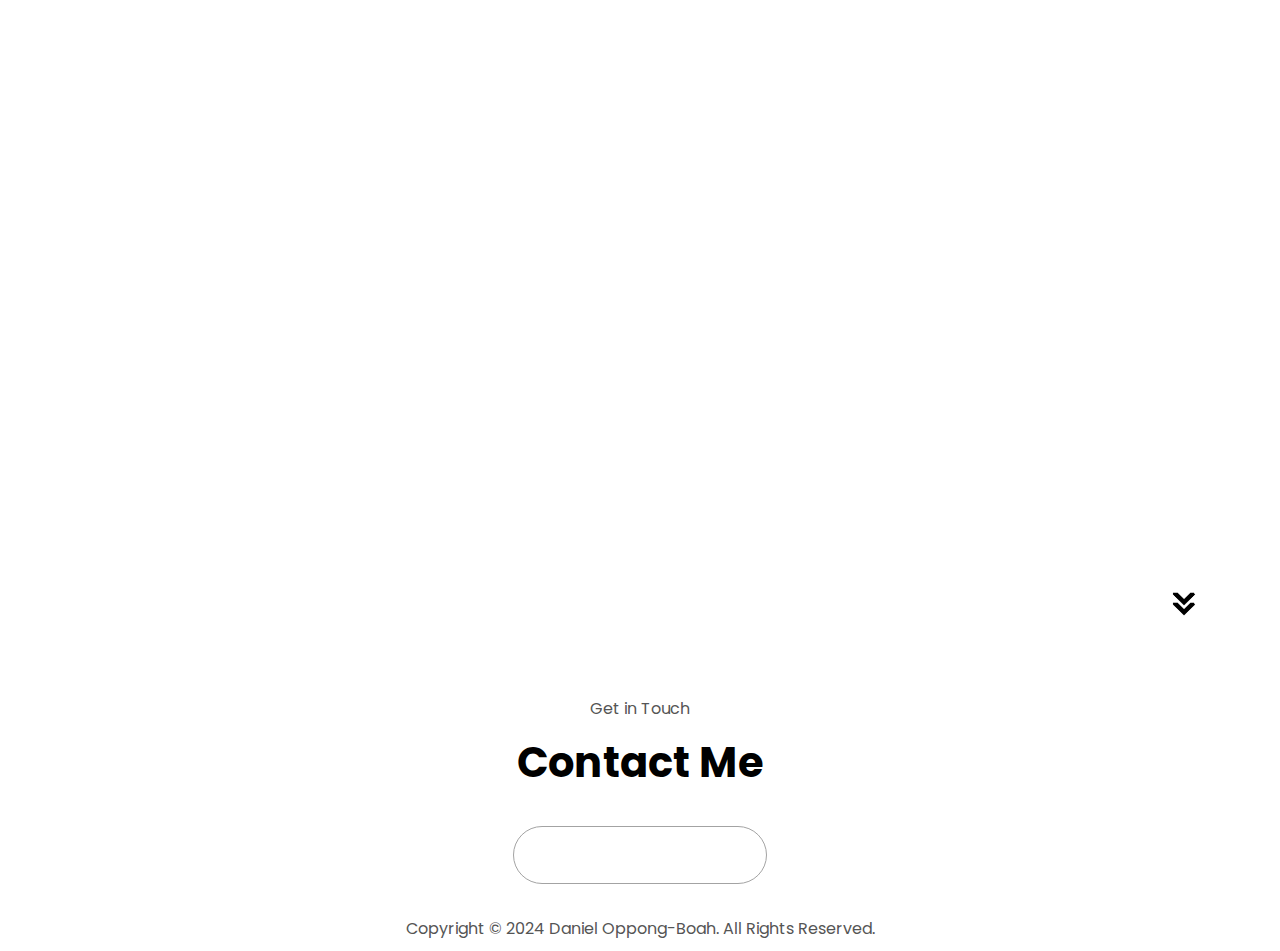
==== commit b16546ef: "responsiveness" ====
--- a/index.html
+++ b/index.html
@@ -4,108 +4,264 @@
     <meta charset="UTF-8" />
     <meta http-equiv="X-UA-Compatible" content="IE=edge" />
     <meta name="viewport" content="width=device-width, initial-scale=1.0" />
-    <title>My Portfolio Site</title>
-    <link rel="stylesheet" href="styles.css" />
-    <link rel="stylesheet" href="mediaqueries.css" />
+    <title>Portfolio</title>
+    <link rel="stylesheet" href="./styles.css" />
+    <link rel="stylesheet" href="./mediaqueries.css" />
+    <link href="Asserts/icons8-portfolio-32.png" rel="icon">
   </head>
   <body>
-    <nav id="desktop-nav">
-      <div class="logo">DOB</div>
+
+    <nav id="desktop-nav" aria-label="Desktop navigation menu">
+      <div class="logo" aria-level="1">DOB</div>
       <div>
         <ul class="nav-links">
-          <li><a href="#about">About</a></li>
-          <li><a href="#experience">Experience</a></li>
-          <li><a href="#projects">Projects</a></li>
-          <li><a href="#contact">Contact</a></li>
+          <li><a href="#about" role="menuitem">About</a></li>
+          <li><a href="#experience" role="menuitem">Skills</a></li>
+          <li><a href="#projects" role="menuitem">Projects</a></li>
+          <li><a href="#contact" role="menuitem">Contact</a></li>
         </ul>
       </div>
     </nav>
-    <nav id="hamburger-nav">
-      <div class="logo">DOB</div>
-      <div class="hamburger-menu">
-        <div class="hamburger-icon" onclick="toggleMenu()">
-          <span></span>
-          <span></span>
-          <span></span>
-        </div>
-        <div class="menu-links">
-          <li><a href="#about" onclick="toggleMenu()">About</a></li>
-          <li><a href="#experience" onclick="toggleMenu()">Experience</a></li>
-          <li><a href="#projects" onclick="toggleMenu()">Projects</a></li>
-          <li><a href="#contact" onclick="toggleMenu()">Contact</a></li>
+    <nav id="hamburger-nav" aria-label="Mobile navigation menu">
+      <div class="logo" aria-level="1">DOB</div>
+      <div class="nav-controls">
+        <night-owl class="theme-toggle"></night-owl>
+        <div class="hamburger-menu">
+          <button class="hamburger-icon" onclick="toggleMenu()" aria-expanded="false" aria-controls="menu-links" aria-label="Menu">
+            <span></span>
+            <span></span>
+            <span></span>
+          </button>
+          <ul id="menu-links" class="menu-links">
+            <li><a href="#about" onclick="toggleMenu()" role="menuitem">About</a></li>
+            <li><a href="#experience" onclick="toggleMenu()" role="menuitem">Experience</a></li>
+            <li><a href="#projects" onclick="toggleMenu()" role="menuitem">Projects</a></li>
+            <li><a href="#contact" onclick="toggleMenu()" role="menuitem">Contact</a></li>
+          </ul>
         </div>
       </div>
     </nav>
     <section id="profile">
       <div class="section__pic-container">
-        <img src="./Asserts/my image.png" alt="Daniel's Profile Picture"/>
+        <img src="./Asserts/pic1.jpg" alt="Profile"/>
       </div>
       <div class="section__text">
         <p class="section__text__p1">Hello, I'm</p>
         <h1 class="title">Daniel Oppong-Boah</h1>
-        <p class="section__text__p2">Software/Frontend Developer</p>
+        <p class="section__text__p2">Software Developer</p>
         <div class="btn-container">
-          <button
-            class="btn btn-color-2"
-            onclick="window.open('./Asserts/CV_Daniel Oppong-Boah.docx')">
-            Download CV
+
+          <button class="btn btn-color-2" onclick="window.location.href = '#contact'">
+            Contact
           </button>
-          <button class="btn btn-color-1" onclick="window.location.href = '#contact'">
-            Contact
-          </button>   
         </div>
         <div id="socials-container">
-          <img
-            src="./Asserts/linkedin.png"
-            alt="My LinkedIn profile"
-            class="icon"
-            onclick="location.href='https:www.linkedin.com/in/daniel-oppong-371b68202'"
-          />
-          <img
-            src="./Asserts/github.png"
-            alt="My Github profile"
-            class="icon"
-            onclick="location.href='https:www.github.com/Dannyrhay'"
-          />
+          <a href="https://www.linkedin.com/in/daniel-oppong-boah-371b68202" target="_blank">
+            <img
+              src="./Asserts/linkedin.png"
+              alt="LinkedIn Profile"
+              class="icon"
+            />
+          </a>
+          <a href="https://github.com/Dannyrhay?tab=repositories" target="_blank">
+            <img
+              src="./Asserts/github.png"
+              alt="GitHub Profile"
+              class="icon"
+            />
+          </a>
         </div>
       </div>
     </section>
     <section id="about">
-      <p class="section__text__p1">Get To Know More</p>
-      <h1 class="title">About Me</h1>
-      <div class="section-container">
-        <div class="section__pic-container">
-          <img
-            src="./Asserts/my image.png"
-            alt="Profile picture"
-            class="about-pic"
-          />
-        </div>
-        <div class="about-details-container">
-          <div class="about-containers">
-            <div class="details-container">
-              <img
-                src="./Asserts/experience.png"
-                alt="Experience icon"
-                class="icon"
-              />
-              <h3>Experience</h3>
-              <p>2+ years <br />Frontend Development</p>
-            </div>
-            <div class="details-container">
-              <img
-                src="./Asserts/education.png"
-                alt="Education icon"
-                class="icon"
-              />
-              <h3>Education</h3>
-              <p>B.Sc. Bachelors Degree in Computer Engineering</p>
-            </div>
-          </div>
-          <div class="text-container">
-            <p>
-              I'm a driven and innovative Computer Engineering graduate with a passion for excellence in technology. With a solid foundation in computer engineering and hands-on experience in frontend development, I bring a comprehensive skill set and unwavering commitment to shaping the tech landscape. I excel at delivering innovative solutions to real-world challenges and fostering a culture of continuous learning. Currently, I'm expanding my expertise in backend development to become a versatile full-stack developer.
-            </p>
+      <h1 class="title">About me</h1>
+      <p class="subtitle">Here you can find a little bit about me. I am a passionate designer and developer!</p>
+
+      <div class="about-card hidden">
+        <div class="profile-info">
+          <img src="./Asserts/my image.png" alt="Profile" class="profile-img">
+          <h2>Daniel Oppong-Boah</h2>
+          <p class="username">Software Developer</p>
+          <button class="projects-button">public projects</button>
+          <a href="https://github.com/Dannyrhay" target="_blank" class="github-link">
+            <img src="./Asserts/github.png" alt="GitHub Profile" class="github-icon"/>
+          </a>
+        </div>
+        <div class="map-container">
+          <p>I'm a driven and innovative Computer Engineering graduate with a passion for excellence in technology.
+            With a solid foundation in computer engineering and hands-on experience in frontend development, I bring a comprehensive skill set and unwavering commitment to shaping the tech landscape. I excel at delivering innovative solutions to real-world challenges and fostering a culture of continuous learning. Currently, I'm expanding my expertise in backend development to become a versatile full-stack developer.
+          </p>
+        </div>
+      </div>
+
+      <div class="content-cards">
+        <div class="cv-card hidden">
+          <h3>My Curriculum Vitae</h3>
+          <p>Hover to download</p>
+          <img src="./Asserts/CV icon.gif" alt="CV Preview" class="cv-preview-img">
+        </div>
+        <div class="video-card hidden">
+          <h3>Also a Researcher <br> & <br> Graphic Designer</h3>
+          <p>Check out my projects</p>
+          <a href=""><img src="./Asserts/project2.png" alt="Project Preview" class="video-preview"></a>
+        </div>
+      </div>
+
+      <img
+      src="./Asserts/arrow.png"
+      alt="Arrow icon"
+      class="icon arrow"
+      onclick="window.location.href = '#experience'"
+      />
+    </section>
+    <section id="experience">
+      <br>
+      <br>
+      <p class="section__text__p1">Explore My</p>
+      <h1 class="title">Skills</h1>
+      <div class="experience-details-container">
+        <div class="about-containers">
+          <div class="details-container hidden">
+            <h2 class="experience-sub-title">Frontend Development</h2>
+            <div class="article-container">
+              <article>
+                <img
+                  src="./Asserts/html.png"
+                  alt="Experience icon"
+                  class="icon"
+                />
+                <div>
+                  <h3>HTML</h3>
+
+                </div>
+              </article>
+              <article>
+                <img
+                  src="./Asserts/css-3.png"
+                  alt="Experience icon"
+                  class="icon"
+                />
+                <div>
+                  <h3>CSS</h3>
+
+                </div>
+              </article>
+              <article>
+                <img
+                  src="./Asserts/icons8-tailwind-css-240.png"
+                  alt="Experience icon"
+                  class="icon"
+                />
+                <div>
+                  <h3>Tailwind Css</h3>
+
+                </div>
+              </article>
+              <article>
+                <img
+                  src="./Asserts/java-script.png"
+                  alt="Experience icon"
+                  class="icon"
+                />
+                <div>
+                  <h3>JavaScript</h3>
+
+                </div>
+              </article>
+              <article>
+                <img
+                  src="./Asserts/python.png"
+                  alt="Experience icon"
+                  class="icon"
+                />
+                <div>
+                  <h3>Python</h3>
+
+                </div>
+              </article>
+              <article>
+                <img
+                  src="./Asserts/icons8-bootstrap-480.png"
+                  alt="Experience icon"
+                  class="icon"
+                />
+                <div>
+                  <h3>Bootstrap</h3>
+
+                </div>
+              </article>
+            </div>
+          </div>
+          <div class="details-container hidden">
+            <h2 class="experience-sub-title">Other Experiences </h2>
+            <div class="article-container">
+              <article>
+                <img
+                  src="./Asserts/icons8-mongo-db-96.png"
+                  alt="Experience icon"
+                  class="icon"
+                />
+                <div>
+                  <h3>MongoDB</h3>
+
+                </div>
+              </article>
+              <article>
+                <img
+                  src="./Asserts/icons8-visual-basic-96.png"
+                  alt="Experience icon"
+                  class="icon"
+                />
+                <div>
+                  <h3>Visual Basic</h3>
+
+                </div>
+              </article>
+              <article>
+                <img
+                  src="./Asserts/icons8-django-48.png"
+                  alt="Experience icon"
+                  class="icon"
+                />
+                <div>
+                  <h3>Django</h3>
+
+                </div>
+              </article>
+              <article>
+                <img
+                  src="./Asserts/github.png"
+                  alt="Experience icon"
+                  class="icon"
+                />
+                <div>
+                  <h3>Git & GitHub</h3>
+
+                </div>
+              </article>
+              <article>
+                <img
+                  src="./Asserts/icons8-nodejs-96.png"
+                  alt="Experience icon"
+                  class="icon"
+                />
+                <div>
+                  <h3>Node.js</h3>
+
+                </div>
+              </article>
+              <article>
+                <img
+                  src="./Asserts/icons8-photoshop-480.png"
+                  alt="Experience icon"
+                  class="icon"
+                />
+                <div>
+                  <h3>Photoshop</h3>
+
+                </div>
+              </article>
+            </div>
           </div>
         </div>
       </div>
@@ -113,240 +269,120 @@
         src="./Asserts/arrow.png"
         alt="Arrow icon"
         class="icon arrow"
-        onclick="window.location.href = '#experience'">
-      
-        
-    </section>
-    <section id="experience">
-      <p class="section__text__p1">Explore My</p>
-      <h1 class="title">Experience</h1>
-      <div class="experience-details-container">
-        <div class="about-containers">
-          <div class="details-container">
-            <h2 class="experience-sub-title">Frontend Development</h2>
-            <div class="article-container">
-              <article>
-                <img
-                  src="./Asserts/html.png"
-                  alt="Experience icon"
-                  class="icon"
-                />
-                <div>
-                  <h3>HTML</h3>
-                  <p>Intermediate</p>
-                </div>
-              </article>
-              <article>
-                <img
-                  src="./Asserts/css-3.png"
-                  alt="Experience icon"
-                  class="icon"
-                />
-                <div>
-                  <h3>CSS</h3>
-                  <p>Intermediate</p>
-                </div>
-              </article>
-              <article>
-                <img
-                  src="./Asserts/icons8-tailwind-css-240.png"
-                  alt="Experience icon"
-                  class="icon"
-                />
-                <div>
-                  <h3>Tailwind Css</h3>
-                  <p>Intermediate</p>
-                </div>
-              </article>
-              <article>
-                <img
-                  src="./Asserts/java-script.png"
-                  alt="Experience icon"
-                  class="icon"
-                />
-                <div>
-                  <h3>JavaScript</h3>
-                  <p>Basic</p>
-                </div>
-              </article>
-              <article>
-                <img
-                  src="./Asserts/python.png"
-                  alt="Experience icon"
-                  class="icon"
-                />
-                <div>
-                  <h3>Python</h3>
-                  <p>Basic</p>
-                </div>
-              </article>
-              <article>
-                <img
-                  src="./Asserts/icons8-bootstrap-480.png"
-                  alt="Experience icon"
-                  class="icon"
-                />
-                <div>
-                  <h3>Bootstrap</h3>
-                  <p>Intermediate</p>
-                </div>
-              </article>
-            </div>
-          </div>
-          <div class="details-container">
-            <h2 class="experience-sub-title">Other Experiences </h2>
-            <div class="article-container">
-              <article>
-                <img
-                  src="./Asserts/icons8-mongo-db-96.png"
-                  alt="Experience icon"
-                  class="icon"
-                />
-                <div>
-                  <h3>MongoDB</h3>
-                  <p>Basic</p>
-                </div>
-              </article>
-              <article>
-                <img
-                  src="./Asserts/icons8-visual-basic-96.png"
-                  alt="Experience icon"
-                  class="icon"
-                />
-                <div>
-                  <h3>Visual Basic</h3>
-                  <p>Basic</p> 
-                </div>
-              </article>
-              <article>
-                <img
-                  src="./Asserts/icons8-django-48.png"
-                  alt="Experience icon"
-                  class="icon"
-                />
-                <div>
-                  <h3>Django</h3>
-                  <p>Basic</p>
-                </div>
-              </article>
-              <article>
-                <img
-                  src="./Asserts/github.png"
-                  alt="Experience icon"
-                  class="icon"
-                />
-                <div>
-                  <h3>Git</h3>
-                  <p>Intermediate</p>
-                </div>
-              </article>
-              <article>
-                <img
-                  src="./Asserts/icons8-canva-240.png"
-                  alt="Experience icon"
-                  class="icon"
-                />
-                <div>
-                  <h3>Canva</h3>
-                  <p>Intermediate</p>
-                </div>
-              </article>
-              <article>
-                <img
-                  src="./Asserts/icons8-photoshop-480.png"
-                  alt="Experience icon"
-                  class="icon"
-                />
-                <div>
-                  <h3>Photoshop</h3>
-                  <p>Intermediate</p>
-                </div>
-              </article>
-            </div>
-          </div>
-        </div>
-      </div>
-      <img
-        src="./Asserts/arrow.png"
-        alt="Arrow icon"
-        class="icon arrow"
-        onclick="window.location.href = '#projects'">
-          
-      
+        onclick="window.location.href = '#projects'"
+      />
     </section>
     <section id="projects">
       <p class="section__text__p1">Browse My Recent</p>
       <h1 class="title">Projects</h1>
       <div class="experience-details-container">
         <div class="about-containers">
-          <div class="details-container color-container">
+          <div class="details-container color-container hidden">
             <div class="article-container">
               <img
-                src="./assets/project-1.png"
+                src="./Asserts/project1.png"
                 alt="Project 1"
                 class="project-img"
               />
             </div>
-            <h2 class="experience-sub-title project-title">Project One</h2>
+            <h2 class="experience-sub-title project-title">Epic-Pixel HuB</h2>
             <div class="btn-container">
               <button
                 class="btn btn-color-2 project-btn"
-                onclick="location.href='https://github.com/'"
-              >
+                onclick="location.href='https://github.com/Dannyrhay/Dannyrhay.github.io'">
                 Github
               </button>
               <button
                 class="btn btn-color-2 project-btn"
-                onclick="location.href='https://github.com/'"
-              >
+                onclick="location.href='https://dannyrhay.github.io'">
                 Live Demo
               </button>
             </div>
           </div>
-          <div class="details-container color-container">
+          <div class="details-container color-container hidden">
             <div class="article-container">
               <img
-                src="./assets/project-2.png"
+                src="./Asserts/project2.png"
                 alt="Project 2"
                 class="project-img"
               />
             </div>
-            <h2 class="experience-sub-title project-title">Project Two</h2>
+            <h2 class="experience-sub-title project-title">Wedding Website</h2>
             <div class="btn-container">
               <button
                 class="btn btn-color-2 project-btn"
-                onclick="location.href='https://github.com/'"
-              >
+                onclick="location.href='https://github.com/Dannyrhay/michaelandgyemfuah.github.io'">
                 Github
               </button>
               <button
                 class="btn btn-color-2 project-btn"
-                onclick="location.href='https://github.com/'"
-              >
+                onclick="location.href='https://michaelandgyemfuah.com'">
                 Live Demo
               </button>
             </div>
           </div>
-          <div class="details-container color-container">
+          <div class="details-container color-container hidden">
             <div class="article-container">
               <img
-                src="./assets/project-3.png"
+                src="./Asserts/project3.png"
                 alt="Project 3"
                 class="project-img"
               />
             </div>
-            <h2 class="experience-sub-title project-title">Project Three</h2>
+            <h2 class="experience-sub-title project-title">WEB SCRAPING TOOL SPIKE</h2>
             <div class="btn-container">
               <button
                 class="btn btn-color-2 project-btn"
-                onclick="location.href='https://github.com/'"
-              >
+                onclick="location.href='https://github.com/Dannyrhay/WEB-SCRAPING-TOOL-SPIKE'">
                 Github
               </button>
               <button
                 class="btn btn-color-2 project-btn"
-                onclick="location.href='https://github.com/'"
-              >
+                onclick="location.href='https://github.com/Dannyrhay/WEB-SCRAPING-TOOL-SPIKE'">
+                Live Demo
+              </button>
+            </div>
+          </div>
+          <div class="details-container color-container hidden">
+            <div class="article-container">
+              <img
+                src="./Asserts/NewsDetectorApp.png"
+                alt="Project 4"
+                class="project-img"
+              />
+            </div>
+            <h2 class="experience-sub-title project-title">News Detector</h2>
+            <div class="btn-container">
+              <button
+                class="btn btn-color-2 project-btn"
+                onclick="location.href='https://github.com/Dannyrhay/NewsDetectorApp.github.io'">
+                Github
+              </button>
+              <button
+                class="btn btn-color-2 project-btn"
+                onclick="location.href='https:'">
+                Live Demo
+              </button>
+            </div>
+          </div>
+          <div class="details-container color-container hidden">
+            <div class="article-container">
+              <img
+                src="./Asserts/sc1.png"
+                alt="Project 5"
+                class="project-img"
+              />
+            </div>
+            <h2 class="experience-sub-title project-title">AutoDan</h2>
+            <div class="btn-container">
+              <button
+                class="btn btn-color-2 project-btn"
+                onclick="location.href='https://github.com/DanielXcelsz/AutoDan.github.io'">
+                Github
+              </button>
+              <button
+                class="btn btn-color-2 project-btn"
+                onclick="location.href='https://danielxcelsz.github.io/AutoDan.github.io/'">
                 Live Demo
               </button>
             </div>
@@ -357,25 +393,53 @@
         src="./Asserts/arrow.png"
         alt="Arrow icon"
         class="icon arrow"
-        onclick="window.location.href = '#contact'"/>
-        
+        onclick="window.location.href = '#contact'"
+      />
+    </section>
+    <section id="testimonials">
+      <p class="section__text__p1">What Clients Say</p>
+      <h1 class="title">Testimonials</h1>
+
+      <div class="testimonials-container">
+        <div class="testimonial-card hidden">
+          <img src="./Asserts/testimonials .jpg" alt="Client" class="testimonial-img">
+          <p class="testimonial-text">
+            "Daniel did an incredible job creating our wedding website in less than two weeks! He took our vision and brought it to life with a stunning, user-friendly design that perfectly captured our love story. From the beautifully organized event details to the seamless gallery and RSVP section, every part of the site was thoughtfully crafted.
+
+            His professionalism, creativity, and attention to detail made the entire process smooth and stress-free. If you’re looking for a skilled and reliable web developer, we highly recommend Daniel!
+
+            — Mr. and Mrs. Akpawu"
+          </p>
+          <div class="client-info">
+            <h3>Mr & Mrs Apkawu</h3>
+            <p></p>
+          </div>
+        </div>
+      </div>
+
+      <img
+        src="./Asserts/arrow.png"
+        alt="Arrow icon"
+        class="icon arrow"
+        onclick="window.location.href = '#contact'"
+      />
     </section>
     <section id="contact">
       <p class="section__text__p1">Get in Touch</p>
       <h1 class="title">Contact Me</h1>
       <div class="contact-info-upper-container">
-        <div class="contact-info-container">
+        <div class="contact-info-container hidden">
           <img
             src="./Asserts/email.png"
-            alt="Email icon"
+            alt="Email"
             class="icon contact-icon email-icon"
           />
-          <p><a href="mailto:Danieloppong757@gmail.com">G-mail</a></p>
-        </div>
-        <div class="contact-info-container">
+          <p><a href="mailto:Danieloppong757@gmail.com">G-mail</a></p> <br>
+        </div>
+        <div class="contact-info-container hidden">
           <img
             src="./Asserts/linkedin.png"
-            alt="LinkedIn icon"
+            alt="LinkedIn"
             class="icon contact-icon"
           />
           <p><a href="https://www.linkedin.com/in/daniel-oppong-371b68202">LinkedIn</a></p>
@@ -383,25 +447,14 @@
       </div>
     </section>
     <footer>
-      <nav>
-        <div class="nav-links-container">
-          <ul class="nav-links">
-            <li><a href="#about">About</a></li>
-            <li><a href="#experience">Experience</a></li>
-            <li><a href="#projects">Projects</a></li>
-            <li><a href="#contact">Contact</a></li>
-          </ul>
-        </div>
-      </nav>
+
       <p>Copyright &#169; 2024 Daniel Oppong-Boah. All Rights Reserved.</p>
     </footer>
 
     <script src="script.js"></script>
-
-    
     <script
-        type="module"
-        src="https://cdn.jsdelivr.net/npm/@bufferhead/nightowl@0.0.14/dist/nightowl.js">
-    </script>
+    type="module"
+    src="https://cdn.jsdelivr.net/npm/@bufferhead/nightowl@0.0.14/dist/nightowl.js"
+    ></script>
   </body>
-</html>+</html>
--- a/styles.css
+++ b/styles.css
@@ -18,6 +18,10 @@
 
 p {
   color: rgb(85, 85, 85);
+  display: flex;
+  justify-content: center;
+  text-align: center;
+  margin-bottom: 10px;
 }
 
 /* TRANSITION */
@@ -92,6 +96,7 @@
   height: 2px;
   background-color: black;
   transition: all 0.3 ease-in-out;
+  justify-content: center;
 }
 
 .menu-links {
@@ -151,7 +156,7 @@
 
 section {
   padding-top: 4vh;
-  height: 96vh;
+  height: 100%;
   margin: 0 10rem;
   box-sizing: border-box;
   min-height: fit-content;
@@ -188,6 +193,7 @@
 
 .section__text__p1 {
   text-align: center;
+  margin-top: auto;
 }
 
 .section__text__p2 {
@@ -266,6 +272,7 @@
 
 #about {
   position: relative;
+  margin-top: 30px;
 }
 
 .about-containers {
@@ -363,12 +370,23 @@
 .color-container {
   border-color: rgb(163, 163, 163);
   background: rgb(250, 250, 250);
+  transition: transform 0.3s ease, box-shadow 0.3s ease;
+}
+
+.color-container:hover {
+  transform: translateY(-10px);
+  box-shadow: 0 10px 20px rgba(0, 0, 0, 0.2);
 }
 
 .project-img {
   border-radius: 2rem;
   width: 90%;
   height: 90%;
+  transition: transform 0.3s ease;
+}
+
+.color-container:hover .project-img {
+  transform: scale(1.05);
 }
 
 .project-title {
@@ -379,6 +397,13 @@
 .project-btn {
   color: black;
   border-color: rgb(163, 163, 163);
+  transition: all 0.3s ease;
+}
+
+.project-btn:hover {
+  background: rgb(53, 53, 53);
+  color: white;
+  transform: translateY(-2px);
 }
 
 /* CONTACT */
@@ -387,7 +412,6 @@
   display: flex;
   justify-content: center;
   flex-direction: column;
-  height: 70vh;
 }
 
 .contact-info-upper-container {
@@ -396,7 +420,6 @@
   border-radius: 2rem;
   border: rgb(53, 53, 53) 0.1rem solid;
   border-color: rgb(163, 163, 163);
-  background: (250, 250, 250);
   margin: 2rem auto;
   padding: 0.5rem;
 }
@@ -406,15 +429,33 @@
   align-items: center;
   justify-content: center;
   gap: 0.5rem;
-  margin: 1rem;
+  transition: transform 0.3s ease;
+}
+
+.contact-info-container:hover {
+  transform: translateY(-5px);
+  color: rgb(85, 85, 85);
 }
 
 .contact-info-container p {
   font-size: larger;
+  margin: 0;
+}
+
+.contact-info-container a {
+  text-decoration: none;
+  color: inherit;
+  transition: color 0.3s ease;
 }
 
 .contact-icon {
-  cursor: default;
+  cursor: pointer;
+  height: 2rem;
+  transition: transform 0.3s ease;
+}
+
+.contact-info-container:hover .contact-icon {
+  transform: scale(1.1);
 }
 
 .email-icon {
@@ -424,10 +465,237 @@
 /* FOOTER SECTION */
 
 footer {
-  height: 26vh;
+  height: auto;
   margin: 0 1rem;
 }
 
 footer p {
   text-align: center;
-}+}
+
+/* ABOUT SECTION STYLING*/
+#about.new-about {
+  padding: 4rem 10%;
+  background-color: var(--bg-color);
+  position: relative;
+  margin: 0 auto;
+  min-height: 96vh;
+}
+
+#about.new-about .title {
+  font-size: 3.5rem;
+  margin-bottom: 1rem;
+  color: var(--text-color);
+}
+
+#about.new-about .subtitle {
+  font-size: 1.2rem;
+  color: rgb(85, 85, 85);
+  margin-bottom: 3rem;
+}
+
+.about-card {
+  background: white;
+  border-radius: 1rem;
+  padding: 2rem;
+  display: flex;
+  justify-content: space-between;
+  gap: 2rem;
+  margin-bottom: 2rem;
+  box-shadow: 0 0 10px rgba(0, 0, 0, 0.1);
+}
+
+.profile-info {
+  display: flex;
+  flex-direction: column;
+  align-items: center;
+  gap: 1rem;
+  width: 40%;
+}
+
+.profile-info .profile-img {
+  width: 120px;
+  height: 120px;
+  border-radius: 50%;
+  object-fit: cover;
+}
+
+.profile-info h2 {
+  font-size: 1.8rem;
+  margin: 0;
+  text-align: center;
+}
+
+.profile-info .username {
+  color: rgb(85, 85, 85);
+  font-size:0.7rem;
+  margin: 0;
+}
+
+.projects-button {
+  background: #e0e0e0;
+  border: none;
+  padding: 0.8rem 1.5rem;
+  border-radius: 2rem;
+  cursor: pointer;
+  transition: all 0.3s ease;
+}
+
+.projects-button:hover {
+  background: #d0d0d0;
+}
+
+.github-link {
+  margin-top: 1rem;
+}
+
+.github-icon {
+  width: 2rem;
+  height: 2rem;
+}
+
+.map-container {
+  width: 55%;
+}
+
+.map-container p{
+  font-style: italic;
+  text-align: center;
+}
+
+.content-cards {
+  display: flex;
+  gap: 2rem;
+  margin-top: 2rem;
+}
+
+.cv-card, .video-card {
+  flex: 1;
+  background: #000;
+  color: white;
+  padding: 2rem;
+  border-radius: 1rem;
+  position: relative;
+  overflow: hidden;
+  cursor: pointer;
+  transition: transform 0.3s ease;
+}
+
+.cv-card:hover, .video-card:hover {
+  transform: translateY(-5px);
+}
+
+.cv-card h3, .video-card h3 {
+  font-size: 1.5rem;
+  margin-bottom: 0.5rem;
+  text-align: center;
+}
+
+.cv-card p, .video-card p {
+  color: #a0a0a0;
+  margin-bottom: 1.5rem;
+}
+.cv-preview-img{
+  width: 30vw;
+  height: 200px;
+  object-fit: contain;
+  border-radius: 0.5rem;
+}
+.video-preview {
+  width: 100%;
+  height: 200px;
+  object-fit: cover;
+  border-radius: 0.5rem;
+}
+
+/* Preserve original arrow styling */
+#about .arrow {
+  position: absolute;
+  right: -5rem;
+  bottom: 2.5rem;
+}
+
+/* Scroll Animation Styles */
+.hidden {
+    opacity: 0;
+    filter: blur(2px);
+    transform: translateY(50%);
+    transition: all 0.5s;
+}
+
+.show {
+    opacity: 1;
+    filter: blur(0);
+    transform: translateY(0);
+}
+
+/* Faster delays between elements */
+.hidden:nth-child(2) {
+    transition-delay: 100ms;
+}
+.hidden:nth-child(3) {
+    transition-delay: 200ms;
+}
+.hidden:nth-child(4) {
+    transition-delay: 300ms;
+}
+
+/* TESTIMONIALS SECTION */
+#testimonials {
+  position: relative;
+  padding: 5rem 10%;
+  text-align: center;
+  min-height: auto;
+
+}
+
+.testimonials-container {
+  display: flex;
+  justify-content: center;
+  gap: 2rem;
+  margin: 3rem auto;
+  flex-wrap: nowrap;
+  max-width: 1400px;
+}
+
+.testimonial-card {
+  background: white;
+  border-radius: 2rem;
+  border: rgb(53, 53, 53) 0.1rem solid;
+  border-color: rgb(163, 163, 163);
+  padding: 2rem;
+  width: calc(50% - 2rem);
+  max-width: 500px;
+  text-align: center;
+  transition: transform 0.3s ease;
+}
+
+.testimonial-card:hover {
+  transform: translateY(-5px);
+}
+
+.testimonial-img {
+  width: 130px;
+  height: 150px;
+  border-radius: 50%;
+  object-fit: contain;
+  margin-bottom: 1rem;
+}
+
+.testimonial-text {
+  color: rgb(85, 85, 85);
+  font-style: italic;
+  margin: 1rem 0;
+  line-height: 1.6;
+}
+
+.client-info h3 {
+  color: var(--text-color);
+  margin-bottom: 0.5rem;
+}
+
+.client-info p {
+  color: rgb(85, 85, 85);
+  font-size: 0.9rem;
+}
+
--- a/mediaqueries.css
+++ b/mediaqueries.css
@@ -1,6 +1,22 @@
-@media screen and (max-width: 1400px) {
+@media screen and (min-width: 1500px) {
+  .experience-details-container .about-containers {
+    display: grid;
+    grid-template-columns: repeat(2, 1fr);
+    grid-template-rows: repeat(2, auto);
+    gap: 5rem;
+    max-width: 1400px;
+    margin: 0 auto;
+  }
+
+  .details-container {
+    margin: 0;
+    height: 100%;
+  }
+}
+
+@media screen and (max-width: 1500px) {
   #profile {
-    height: 83vh;
+    height: 100%;
     margin-bottom: 6rem;
   }
   .about-containers {
@@ -43,17 +59,24 @@
     margin: 0 auto 2rem;
   }
   .about-containers {
-    margin-top: 0;
+    margin-top: 5;
   }
 }
 
 @media screen and (max-width: 600px) {
+  .cv-preview-img {
+    width: 75vw;
+    height: 200px;
+    object-fit: contain;
+    border-radius: 0.5rem;
+}
+
   #contact,
   footer {
-    height: 40vh;
+    height: auto;
   }
   #profile {
-    height: 83vh;
+    height: 50vh;
     margin-bottom: 0;
   }
   article {
@@ -98,6 +121,70 @@
     font-size: 2rem;
   }
   .text-container {
-    text-align: justify;
+    text-align: center;
   }
-}+}
+
+@media screen and (max-width: 1024px) {
+  .about-card {
+    flex-direction: column;
+  }
+
+  .profile-info, .map-container {
+    width: 100%;
+  }
+
+  .content-cards {
+    flex-direction: column;
+  }
+}
+
+@media screen and (max-width: 768px) {
+  #about.new-about {
+    padding: 4rem 5%;
+  }
+
+  #about.new-about .title {
+    font-size: 2.5rem;
+  }
+}
+@media screen and (max-width: 1200px) {
+  .testimonials-container {
+    flex-wrap: wrap;
+  }
+
+  .testimonial-card {
+    width: calc(50% - 1rem);
+  }
+}
+
+@media screen and (max-width: 768px) {
+  #testimonials {
+    padding: 4rem 5%;
+  }
+
+  .testimonial-card {
+    width: 100%;
+    margin-bottom: 1rem;
+  }
+}
+@media screen and (max-width: 1200px) {
+  .testimonials-container {
+    flex-wrap: wrap;
+  }
+
+  .testimonial-card {
+    width: calc(50% - 1rem);
+  }
+}
+
+@media screen and (max-width: 768px) {
+  #testimonials {
+    padding: 4rem 5%;
+  }
+
+  .testimonial-card {
+    width: 100%;
+    margin-bottom: 1rem;
+  }
+}
